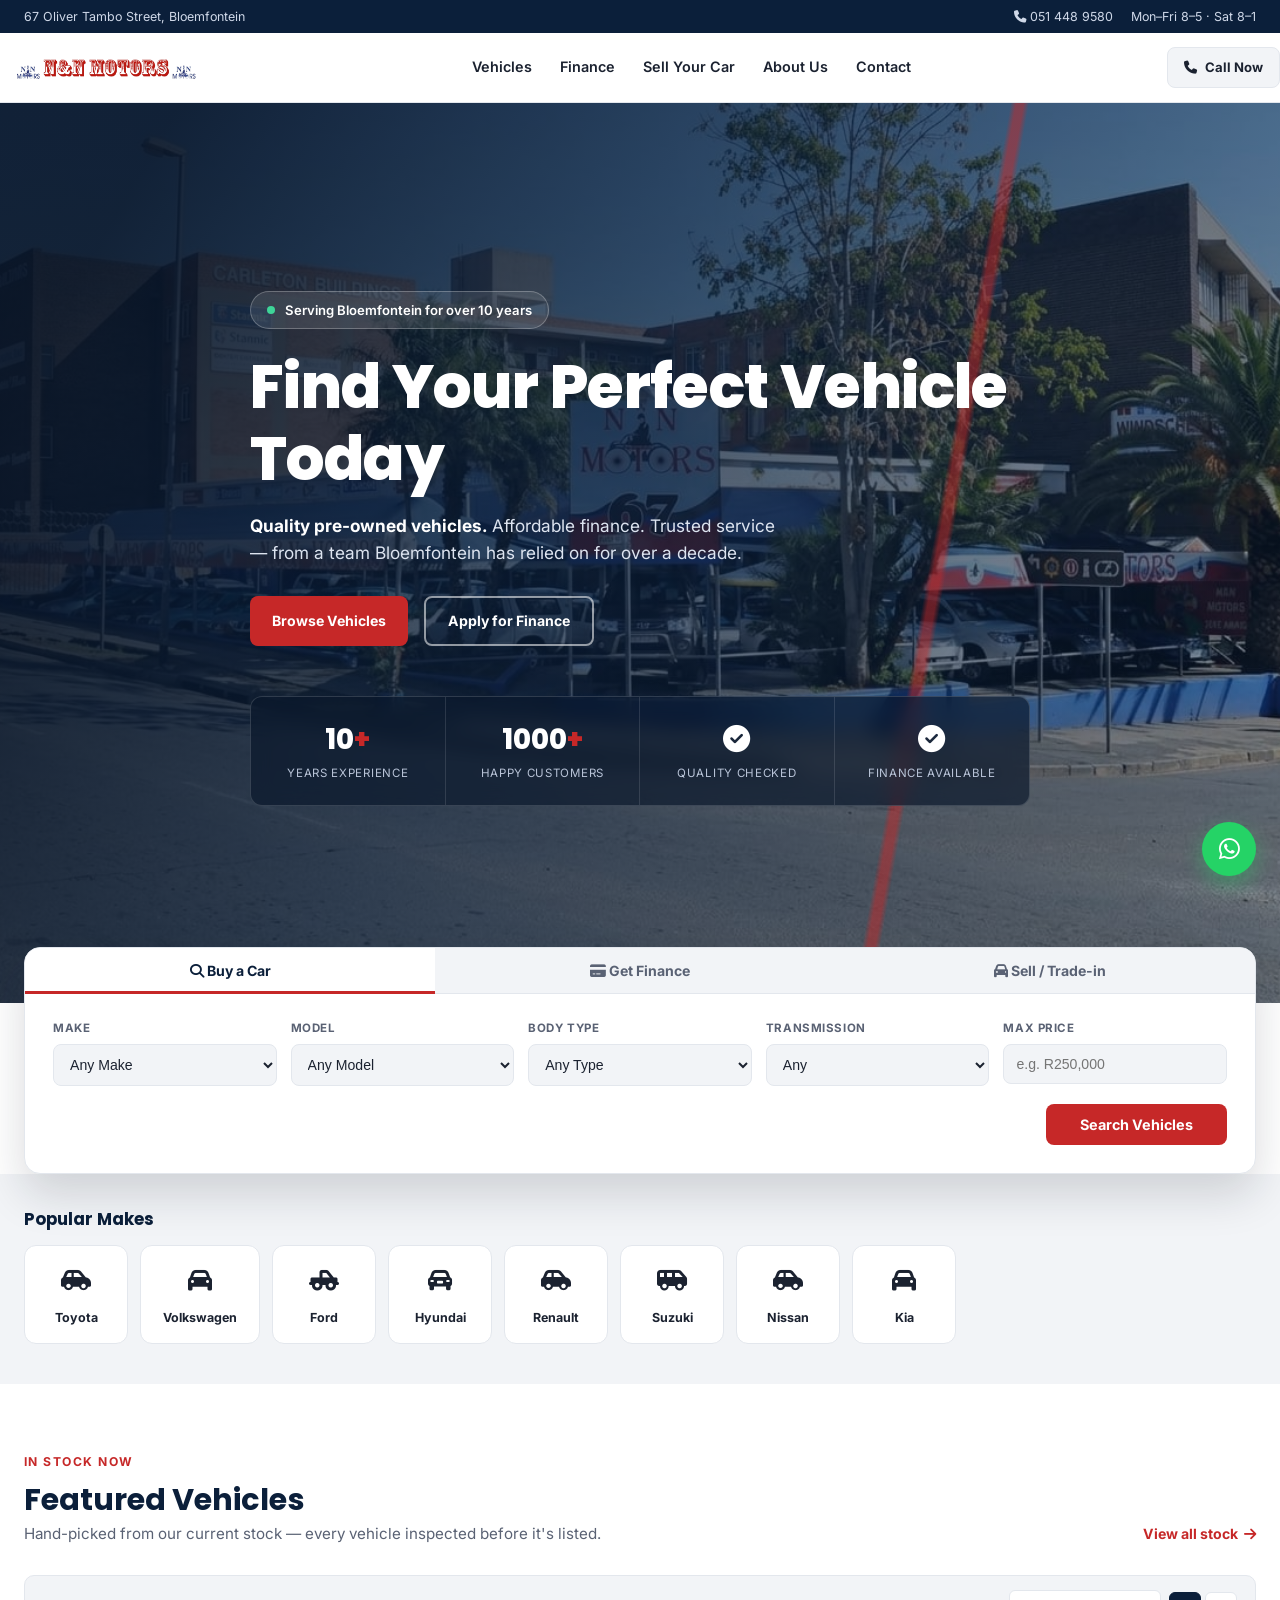
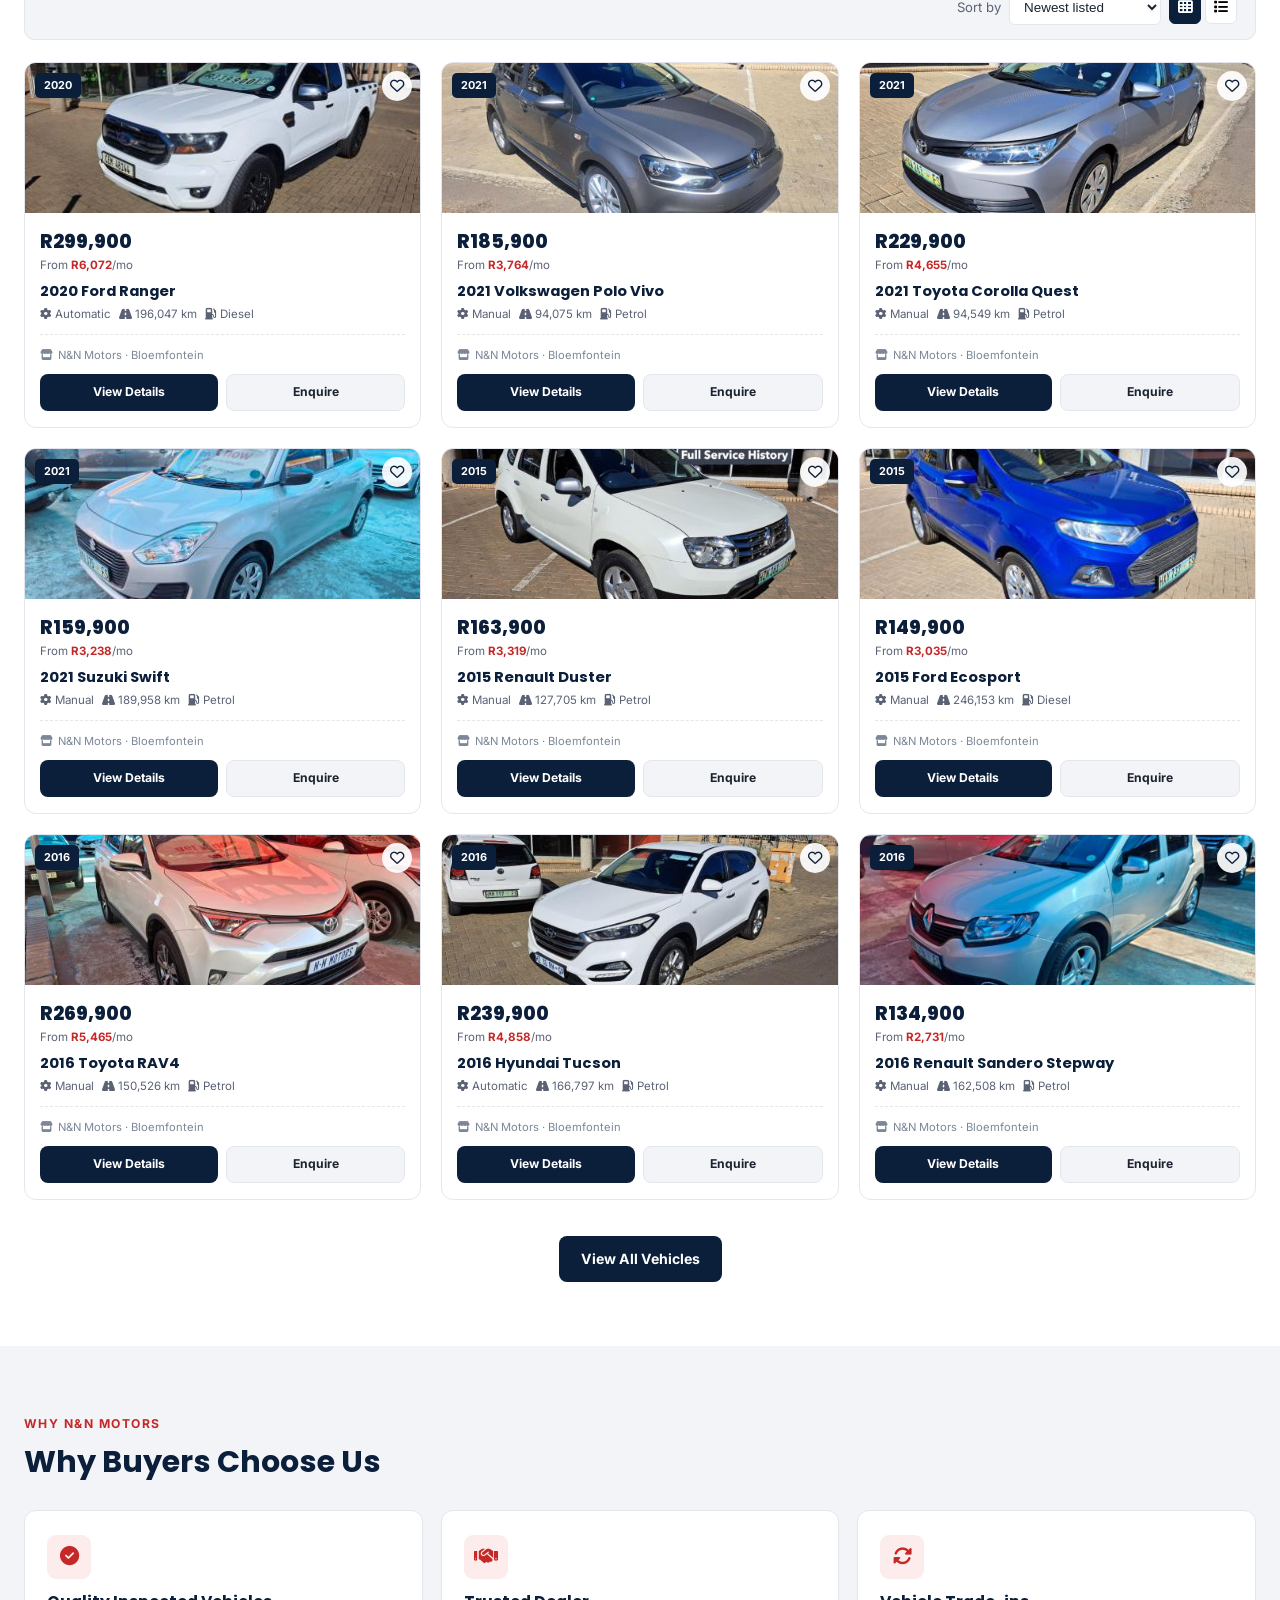
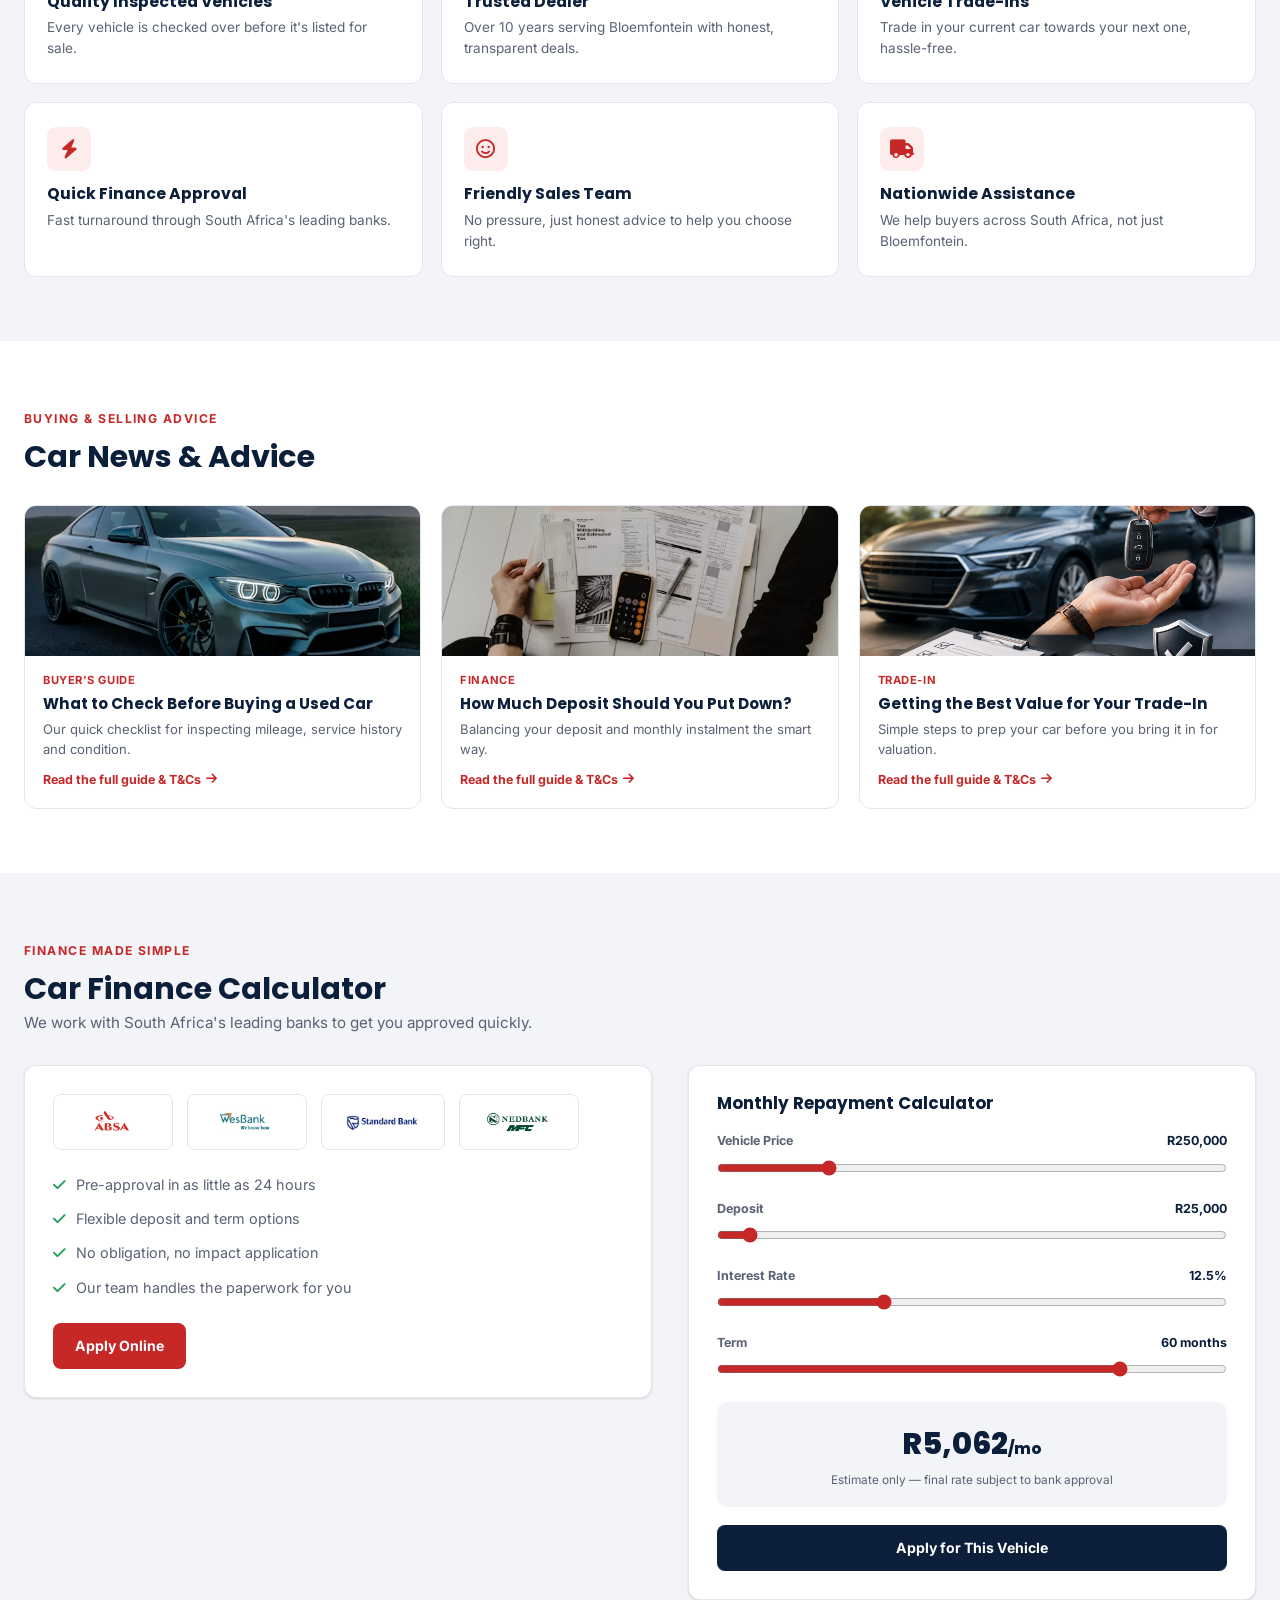
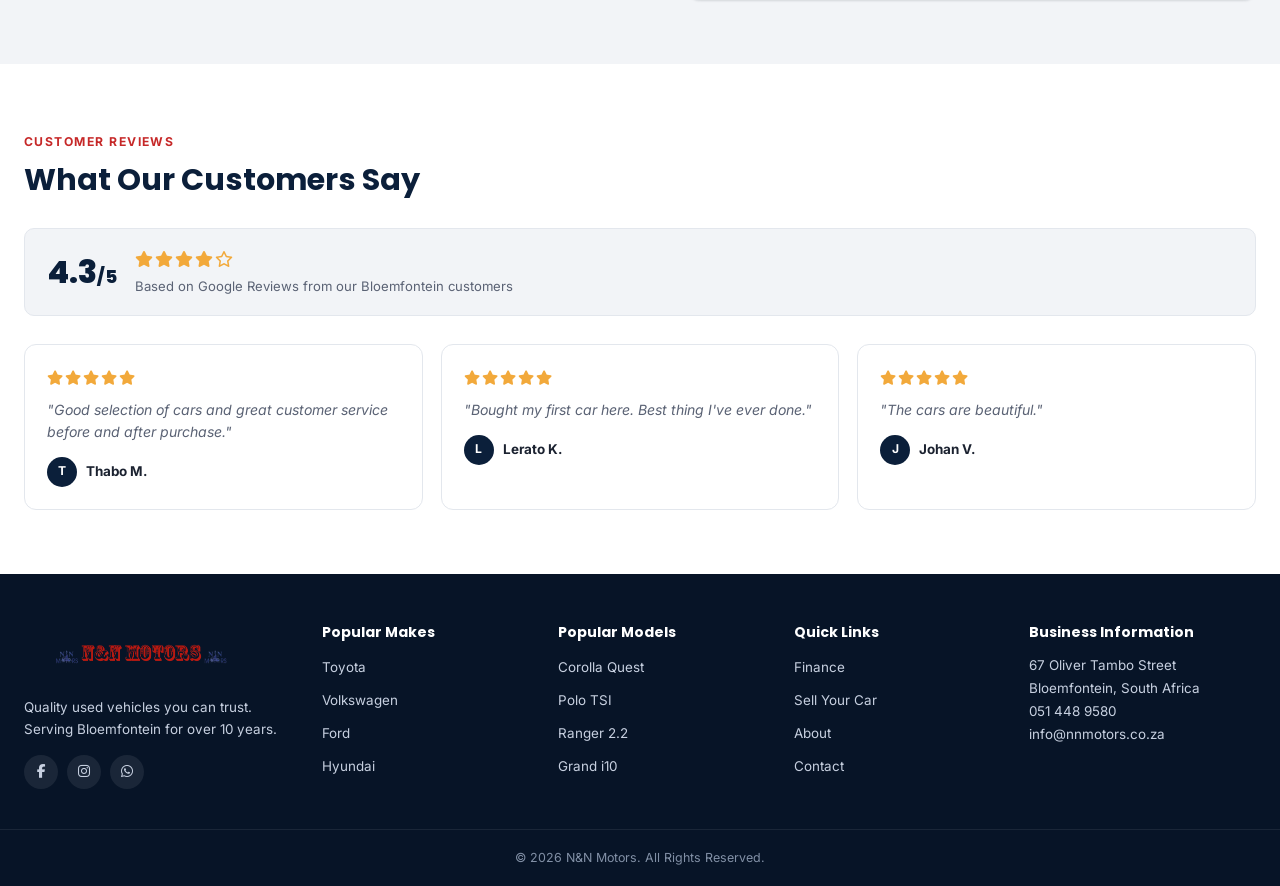
==== index.html @ d32dec4b "first commit" ====
<!DOCTYPE html>
<html lang="en">

<head>
  <meta charset="UTF-8">
  <meta name="viewport" content="width=device-width, initial-scale=1.0">
  <title>N&N Motors Bloemfontein | Quality Used Vehicles You Can Trust</title>
  <meta name="description"
    content="N&N Motors Bloemfontein — search quality pre-owned vehicles, get pre-approved finance and sell your car. Trusted in Bloemfontein for over 10 years.">
  <link rel="preconnect" href="https://fonts.googleapis.com">
  <link rel="preconnect" href="https://fonts.gstatic.com" crossorigin>
  <link
    href="https://fonts.googleapis.com/css2?family=Poppins:wght@600;700;800&family=Inter:wght@400;500;600;700&display=swap"
    rel="stylesheet">
  <link rel="stylesheet" href="https://cdnjs.cloudflare.com/ajax/libs/font-awesome/6.5.1/css/all.min.css">
  <link rel="stylesheet" href="assets/css/style.css">
</head>

<body>

  <header id="site-nav">
    <div class="nav-top">
      <div class="container">
        <span>67 Oliver Tambo Street, Bloemfontein</span>
        <div class="nt-right">
          <a href="tel:0514489580"><i class="fa-solid fa-phone"></i> 051 448 9580</a>
          <a href="contact.html">Mon–Fri 8–5 · Sat 8–1</a>
        </div>
      </div>
    </div>
    <div class="container nav-inner">
      <a href="#home" class="logo"><img src="assets/images/logo.png" alt="N&N Motors logo"></a>
      <nav class="main-menu">
        <a href="vehicles.html">Vehicles</a>
        <a href="#finance">Finance</a>
        <a href="sell.html">Sell Your Car</a>
        <a href="about.html">About Us</a>
        <a href="contact.html">Contact</a>
      </nav>
      <div class="nav-actions">
        <a href="tel:0514489580" class="btn btn-ghost btn-sm"><i class="fa-solid fa-phone"></i> Call Now</a>
        <button class="hamburger" id="hamburgerBtn" aria-label="Open menu"><i class="fa-solid fa-bars"></i></button>
      </div>
    </div>
  </header>

  <div class="mm-overlay" id="mmOverlay"></div>
  <div class="mobile-menu" id="mobileMenu">
    <div class="mm-header">
      <button class="close-mm" id="closeMm" aria-label="Close menu"><i class="fa-solid fa-xmark"></i></button>
      <img src="assets/images/logo.png" alt="N&N Motors" class="mm-logo">
      <span class="mm-spacer"></span>
    </div>
    <nav class="mm-nav-list">
    <a href="vehicles.html"><i class="fa-solid fa-car"></i> Vehicles</a>
    <a href="#finance"><i class="fa-solid fa-credit-card"></i> Finance</a>
    <a href="sell.html"><i class="fa-solid fa-hand-holding-dollar"></i> Sell Your Car</a>
    <a href="about.html"><i class="fa-solid fa-circle-info"></i> About Us</a>
    <a href="contact.html"><i class="fa-solid fa-envelope"></i> Contact</a>
    </nav>
    <div class="mm-cta">
      <a href="tel:0514489580" class="btn btn-primary btn-block"><i class="fa-solid fa-phone"></i> Call Now</a>
    </div>
  </div>

  <!-- HERO -->
  <section class="hero" id="home">
    <div class="container hero-inner">
      <div class="hero-tag reveal visible"><span class="dot"></span> Serving Bloemfontein for over 10 years</div>
      <h1 class="reveal visible">Find Your Perfect Vehicle Today</h1>
      <p class="sub reveal visible"><strong>Quality pre-owned vehicles.</strong> Affordable finance. Trusted service —
        from a team Bloemfontein has relied on for over a decade.</p>
      <div class="hero-cta reveal visible">
        <a href="vehicles.html" class="btn btn-primary">Browse Vehicles</a>
        <a href="#finance" class="btn btn-outline"
          style="background:transparent;color:#fff;border:2px solid rgba(255,255,255,.55);">Apply for Finance</a>
      </div>
      <div class="hero-stats reveal visible">
        <div class="stat">
          <div class="num" data-count="10" data-suffix="+">0</div>
          <div class="label">Years Experience</div>
        </div>
        <div class="stat">
          <div class="num" data-count="1000" data-suffix="+">0</div>
          <div class="label">Happy Customers</div>
        </div>
        <div class="stat">
          <div class="num"><i class="fa-solid fa-circle-check"></i></div>
          <div class="label">Quality Checked</div>
        </div>
        <div class="stat">
          <div class="num"><i class="fa-solid fa-circle-check"></i></div>
          <div class="label">Finance Available</div>
        </div>
      </div>
    </div>
  </section>

  <!-- SEARCH DOCK (floats over hero) -->
  <div class="container search-wrap">
    <div class="search-dock reveal visible">
      <div class="dock-tabs">
        <button class="dock-tab active" data-tab="buy"><i class="fa-solid fa-magnifying-glass"></i> Buy a Car</button>
        <button class="dock-tab" data-tab="finance"><i class="fa-solid fa-credit-card"></i> Get Finance</button>
        <button class="dock-tab" data-tab="sell"><i class="fa-solid fa-car"></i> Sell / Trade-in</button>
      </div>
      <div class="dock-panel active" data-panel="buy">
        <form class="search-grid" id="heroSearchForm">
          <div class="field"><label>Make</label><select id="heroMake">
              <option value="">Any Make</option>
            </select></div>
          <div class="field"><label>Model</label><select id="heroModel">
              <option value="">Any Model</option>
            </select></div>
          <div class="field"><label>Body Type</label><select id="heroBodyType">
              <option value="">Any Type</option>
              <option>Sedan</option>
              <option>Hatchback</option>
              <option>SUV</option>
              <option>Bakkie</option>
            </select></div>
          <div class="field"><label>Transmission</label><select id="heroTrans">
              <option value="">Any</option>
              <option>Manual</option>
              <option>Automatic</option>
            </select></div>
          <div class="field"><label>Max Price</label><input type="text" id="heroMaxPrice" placeholder="e.g. R250,000"></div>
          <div class="search-actions"><button class="search-btn" type="submit">Search Vehicles</button></div>
        </form>
      </div>
      <div class="dock-panel" data-panel="finance">
        <div class="sell-panel-copy">
          <p>Get pre-approved through ABSA, WesBank, Standard Bank or Nedbank MFC — often within 24 hours, no
            obligation.</p>
          <a href="#finance" class="btn btn-primary">Go to Finance Calculator</a>
        </div>
      </div>
      <div class="dock-panel" data-panel="sell">
        <div class="sell-panel-copy">
          <p>Trade in or sell your current vehicle — get a fair, no-obligation valuation, often the same day.</p>
          <a href="sell.html" class="btn btn-primary">Sell Your Car</a>
        </div>
      </div>
    </div>
  </div>

  <!-- POPULAR MAKES -->
  <div class="makes-strip">
    <div class="container">
      <div class="section-head" style="margin-bottom:16px;">
        <h2 style="font-size:1.05rem;">Popular Makes</h2>
      </div>
      <div class="makes-row">
        <a class="make-chip" href="vehicles.html?make=Toyota"><span class="ic"><i class="fa-solid fa-car-side"></i></span><span
            class="nm">Toyota</span></a>
        <a class="make-chip" href="vehicles.html?make=Volkswagen"><span class="ic"><i class="fa-solid fa-car"></i></span><span
            class="nm">Volkswagen</span></a>
        <a class="make-chip" href="vehicles.html?make=Ford"><span class="ic"><i class="fa-solid fa-truck-pickup"></i></span><span class="nm">Ford</span></a>
        <a class="make-chip" href="vehicles.html?make=Hyundai"><span class="ic"><i class="fa-solid fa-car-rear"></i></span><span
            class="nm">Hyundai</span></a>
        <a class="make-chip" href="vehicles.html?make=Renault"><span class="ic"><i class="fa-solid fa-car-side"></i></span><span
            class="nm">Renault</span></a>
        <a class="make-chip" href="vehicles.html?make=Suzuki"><span class="ic"><i class="fa-solid fa-van-shuttle"></i></span><span
            class="nm">Suzuki</span></a>
        <a class="make-chip" href="vehicles.html?make=Nissan"><span class="ic"><i class="fa-solid fa-car-side"></i></span><span
            class="nm">Nissan</span></a>
        <a class="make-chip" href="vehicles.html?make=Kia"><span class="ic"><i class="fa-solid fa-car"></i></span><span class="nm">Kia</span></a>
      </div>
    </div>
  </div>

  <!-- FEATURED VEHICLES -->
  <section class="section" id="vehicles">
    <div class="container">
      <div class="section-head reveal">
        <div>
          <div class="eyebrow">In stock now</div>
          <h2>Featured Vehicles</h2>
          <p>Hand-picked from our current stock — every vehicle inspected before it's listed.</p>
        </div>
        <a href="vehicles.html" class="link-more">View all stock <i class="fa-solid fa-arrow-right"></i></a>
      </div>
      <div class="toolbar reveal" style="justify-content:flex-end;">
        <div class="sort">
          <label style="color:var(--text-soft); font-size:.82rem;">Sort by</label>
          <select id="sortSelect">
            <option value="newest">Newest listed</option>
            <option value="price-asc">Price: Low to High</option>
            <option value="price-desc">Price: High to Low</option>
            <option value="mileage-asc">Lowest Mileage</option>
          </select>
          <div class="view-toggle"><button class="active" id="viewGridBtn" aria-label="Grid view"><i class="fa-solid fa-table-cells"></i></button><button
              id="viewListBtn" aria-label="List view"><i class="fa-solid fa-list"></i></button></div>
        </div>
      </div>
      <div class="vehicle-grid stagger" id="vehicleGrid"></div>
      <div class="view-more-wrap reveal"><a href="vehicles.html" class="btn btn-navy">View All Vehicles</a></div>
    </div>
  </section>

  <!-- WHY CHOOSE US -->
  <section class="section" style="background:var(--surface);">
    <div class="container">
      <div class="section-head reveal">
        <div>
          <div class="eyebrow">Why N&amp;N Motors</div>
          <h2>Why Buyers Choose Us</h2>
        </div>
      </div>
      <div class="why-grid stagger">
        <div class="why-card reveal" style="--i:0">
          <div class="ic"><i class="fa-solid fa-circle-check"></i></div>
          <h3>Quality Inspected Vehicles</h3>
          <p>Every vehicle is checked over before it's listed for sale.</p>
        </div>
        <div class="why-card reveal" style="--i:1">
          <div class="ic"><i class="fa-solid fa-handshake"></i></div>
          <h3>Trusted Dealer</h3>
          <p>Over 10 years serving Bloemfontein with honest, transparent deals.</p>
        </div>
        <div class="why-card reveal" style="--i:2">
          <div class="ic"><i class="fa-solid fa-rotate"></i></div>
          <h3>Vehicle Trade-ins</h3>
          <p>Trade in your current car towards your next one, hassle-free.</p>
        </div>
        <div class="why-card reveal" style="--i:3">
          <div class="ic"><i class="fa-solid fa-bolt"></i></div>
          <h3>Quick Finance Approval</h3>
          <p>Fast turnaround through South Africa's leading banks.</p>
        </div>
        <div class="why-card reveal" style="--i:4">
          <div class="ic"><i class="fa-regular fa-face-smile"></i></div>
          <h3>Friendly Sales Team</h3>
          <p>No pressure, just honest advice to help you choose right.</p>
        </div>
        <div class="why-card reveal" style="--i:5">
          <div class="ic"><i class="fa-solid fa-truck"></i></div>
          <h3>Nationwide Assistance</h3>
          <p>We help buyers across South Africa, not just Bloemfontein.</p>
        </div>
      </div>
    </div>
  </section>

  <!-- BUYING ADVICE / NEWS -->
  <section class="section">
    <div class="container">
      <div class="section-head reveal">
        <div>
          <div class="eyebrow">Buying &amp; selling advice</div>
          <h2>Car News &amp; Advice</h2>
        </div>
      </div>
      <div class="news-grid stagger">
        <div class="news-card reveal" style="--i:0" onclick="openInfoModal('buyers-guide')" role="button" tabindex="0"
          onkeydown="if(event.key==='Enter') openInfoModal('buyers-guide')">
          <div class="img-wrap"><img
              src="assets/images/Buyer's Guide.png"
              alt="Buyer's guide"></div>
          <div class="body">
            <div class="cat">Buyer's Guide</div>
            <h4>What to Check Before Buying a Used Car</h4>
            <p>Our quick checklist for inspecting mileage, service history and condition.</p>
            <span class="read-more">Read the full guide &amp; T&amp;Cs <i class="fa-solid fa-arrow-right"></i></span>
          </div>
        </div>
        <div class="news-card reveal" style="--i:1" onclick="openInfoModal('finance')" role="button" tabindex="0"
          onkeydown="if(event.key==='Enter') openInfoModal('finance')">
          <div class="img-wrap"><img
              src="assets/images/Finance.jpg"
              alt="Finance tips"></div>
          <div class="body">
            <div class="cat">Finance</div>
            <h4>How Much Deposit Should You Put Down?</h4>
            <p>Balancing your deposit and monthly instalment the smart way.</p>
            <span class="read-more">Read the full guide &amp; T&amp;Cs <i class="fa-solid fa-arrow-right"></i></span>
          </div>
        </div>
        <div class="news-card reveal" style="--i:2" onclick="openInfoModal('trade-in')" role="button" tabindex="0"
          onkeydown="if(event.key==='Enter') openInfoModal('trade-in')">
          <div class="img-wrap"><img
              src="assets/images/Trade-In.png"
              alt="Trade-in advice"></div>
          <div class="body">
            <div class="cat">Trade-In</div>
            <h4>Getting the Best Value for Your Trade-In</h4>
            <p>Simple steps to prep your car before you bring it in for valuation.</p>
            <span class="read-more">Read the full guide &amp; T&amp;Cs <i class="fa-solid fa-arrow-right"></i></span>
          </div>
        </div>
      </div>
    </div>
  </section>

  <!-- FINANCE -->
  <section class="section" id="finance" style="background:var(--surface);">
    <div class="container">
      <div class="section-head reveal">
        <div>
          <div class="eyebrow">Finance made simple</div>
          <h2>Car Finance Calculator</h2>
          <p>We work with South Africa's leading banks to get you approved quickly.</p>
        </div>
      </div>
      <div class="finance-layout">
        <div class="finance-card reveal">
          <div class="bank-row">
            <div class="bank-chip"><img src="assets/images/banks/absa.png" alt="ABSA"></div>
            <div class="bank-chip"><img src="assets/images/banks/wesbank.png" alt="WesBank"></div>
            <div class="bank-chip"><img src="assets/images/banks/standard-bank.png" alt="Standard Bank"></div>
            <div class="bank-chip"><img src="assets/images/banks/nedbank-mfc.png" alt="Nedbank MFC"></div>
          </div>
          <ul class="finance-points">
            <li><span class="chk"><i class="fa-solid fa-check"></i></span> Pre-approval in as little as 24 hours</li>
            <li><span class="chk"><i class="fa-solid fa-check"></i></span> Flexible deposit and term options</li>
            <li><span class="chk"><i class="fa-solid fa-check"></i></span> No obligation, no impact application</li>
            <li><span class="chk"><i class="fa-solid fa-check"></i></span> Our team handles the paperwork for you</li>
          </ul>
          <a href="#" class="btn btn-primary">Apply Online</a>
        </div>
        <div class="finance-card reveal">
          <h3 style="font-family:'Poppins',sans-serif; margin-bottom:18px; font-size:1.05rem;">Monthly Repayment
            Calculator</h3>
          <div class="calc-field"><label>Vehicle Price <b id="priceOut">R250,000</b></label><input type="range"
              id="calcPrice" min="50000" max="1000000" step="5000" value="250000"></div>
          <div class="calc-field"><label>Deposit <b id="depositOut">R25,000</b></label><input type="range"
              id="calcDeposit" min="0" max="500000" step="5000" value="25000"></div>
          <div class="calc-field"><label>Interest Rate <b id="rateOut">12.5%</b></label><input type="range"
              id="calcRate" min="8" max="22" step="0.5" value="12.5"></div>
          <div class="calc-field"><label>Term <b id="termOut">60 months</b></label><input type="range" id="calcTerm"
              min="12" max="72" step="6" value="60"></div>
          <div class="calc-result">
            <div class="amount" id="calcResult">R4,980<span style="font-size:.95rem;">/mo</span></div>
            <div class="note">Estimate only — final rate subject to bank approval</div>
          </div>
          <a href="#" class="btn btn-navy btn-block">Apply for This Vehicle</a>
        </div>
      </div>
    </div>
  </section>

  <!-- REVIEWS -->
  <section class="section">
    <div class="container">
      <div class="section-head reveal">
        <div>
          <div class="eyebrow">Customer reviews</div>
          <h2>What Our Customers Say</h2>
        </div>
      </div>
      <div class="rating-banner reveal">
        <div class="score">4.3<span style="font-size:1.1rem;">/5</span></div>
        <div>
          <div class="stars"><i class="fa-solid fa-star"></i><i class="fa-solid fa-star"></i><i class="fa-solid fa-star"></i><i class="fa-solid fa-star"></i><i class="fa-regular fa-star"></i></div>
          <div style="font-size:.82rem; color:var(--text-soft); margin-top:4px;">Based on Google Reviews from our
            Bloemfontein customers</div>
        </div>
      </div>
      <div class="review-grid stagger">
        <div class="review-card reveal" style="--i:0">
          <div class="stars"><i class="fa-solid fa-star"></i><i class="fa-solid fa-star"></i><i class="fa-solid fa-star"></i><i class="fa-solid fa-star"></i><i class="fa-solid fa-star"></i></div>
          <p>"Good selection of cars and great customer service before and after purchase."</p>
          <div class="who">
            <div class="av">T</div> Thabo M.
          </div>
        </div>
        <div class="review-card reveal" style="--i:1">
          <div class="stars"><i class="fa-solid fa-star"></i><i class="fa-solid fa-star"></i><i class="fa-solid fa-star"></i><i class="fa-solid fa-star"></i><i class="fa-solid fa-star"></i></div>
          <p>"Bought my first car here. Best thing I've ever done."</p>
          <div class="who">
            <div class="av">L</div> Lerato K.
          </div>
        </div>
        <div class="review-card reveal" style="--i:2">
          <div class="stars"><i class="fa-solid fa-star"></i><i class="fa-solid fa-star"></i><i class="fa-solid fa-star"></i><i class="fa-solid fa-star"></i><i class="fa-solid fa-star"></i></div>
          <p>"The cars are beautiful."</p>
          <div class="who">
            <div class="av">J</div> Johan V.
          </div>
        </div>
      </div>
    </div>
  </section>

  <!-- FOOTER -->
  <footer>
    <div class="container footer-grid">
      <div>
        <div class="logo"
          style="margin-bottom:14px; padding:10px 16px; border-radius:8px; display:inline-flex; width:fit-content;">
          <img src="assets/images/logo.png" alt="N&N Motors logo" style="height:38px;">
        </div>
        <p>Quality used vehicles you can trust. Serving Bloemfontein for over 10 years.</p>
        <div class="footer-social"><a href="#" aria-label="Facebook"><i class="fa-brands fa-facebook-f"></i></a><a href="#" aria-label="Instagram"><i class="fa-brands fa-instagram"></i></a><a
            href="https://wa.me/27824990717" aria-label="WhatsApp"><i class="fa-brands fa-whatsapp"></i></a></div>
      </div>
      <div>
        <h4>Popular Makes</h4>
        <ul>
          <li><a href="vehicles.html">Toyota</a></li>
          <li><a href="vehicles.html">Volkswagen</a></li>
          <li><a href="vehicles.html">Ford</a></li>
          <li><a href="vehicles.html">Hyundai</a></li>
        </ul>
      </div>
      <div>
        <h4>Popular Models</h4>
        <ul>
          <li><a href="vehicles.html">Corolla Quest</a></li>
          <li><a href="vehicles.html">Polo TSI</a></li>
          <li><a href="vehicles.html">Ranger 2.2</a></li>
          <li><a href="vehicles.html">Grand i10</a></li>
        </ul>
      </div>
      <div>
        <h4>Quick Links</h4>
        <ul>
          <li><a href="#finance">Finance</a></li>
          <li><a href="sell.html">Sell Your Car</a></li>
          <li><a href="about.html">About</a></li>
          <li><a href="contact.html">Contact</a></li>
        </ul>
      </div>
      <div>
        <h4>Business Information</h4>
        <p>67 Oliver Tambo Street<br>Bloemfontein, South Africa<br>051 448 9580<br>info@nnmotors.co.za</p>
      </div>
    </div>
    <div class="footer-bottom">© 2026 N&amp;N Motors. All Rights Reserved.</div>
  </footer>

  <a href="https://wa.me/27824990717" class="whatsapp-float" aria-label="Chat on WhatsApp" target="_blank"><i class="fa-brands fa-whatsapp"></i></a>
  <div class="sticky-cta-mobile">
    <a href="tel:0514489580" class="btn btn-outline btn-block"><i class="fa-solid fa-phone"></i> Call Now</a>
    <a href="#finance" class="btn btn-primary btn-block">Get Finance</a>
  </div>
  <div class="toast" id="toast"></div>

  <script src="assets/js/script.js"></script>
  <script src="assets/js/vehicles-data.js"></script>
  <script>
    setupHeroSearch('heroSearchForm', VEHICLES);
    setupFeaturedSort('vehicleGrid', VEHICLES.slice(0, 9));
  </script>
</body>

</html>
---- assets/css/style.css ----
:root{
    --navy:#0B1F3A;
    --navy-deep:#071427;
    --navy-soft:#132a4d;
    --white:#FFFFFF;
    --red:#C62828;
    --red-dark:#921E1E;
    --red-tint:#FDECEC;
    --gray-bg:#F2F4F7;
    --gray-line:#E3E7ED;
    --gray-mid:#7C8798;
    --gray-dark:#2C313A;
    --text:#1B2230;
    --text-soft:#5A6274;
    --radius:12px;
    --shadow-sm:0 1px 3px rgba(16,24,40,.08), 0 1px 2px rgba(16,24,40,.06);
    --shadow-md:0 8px 20px rgba(16,24,40,.10);
    --shadow-lg:0 20px 45px rgba(16,24,40,.16);
    --ease:cubic-bezier(.22,.9,.25,1);
    --bg:#FFFFFF;
    --surface:var(--gray-bg);
    --card-bg:#FFFFFF;
    --border:var(--gray-line);
    --heading-color:var(--navy);
  }
  *{box-sizing:border-box; margin:0; padding:0;}
  html{scroll-behavior:smooth;}
  body{font-family:'Inter',sans-serif; background:var(--bg); color:var(--text); line-height:1.55; transition:background .3s, color .3s;}
  h1,h2,h3,h4{font-family:'Poppins',sans-serif; color:var(--heading-color); line-height:1.18;}
  a{text-decoration:none; color:inherit;}
  ul{list-style:none;}
  img{max-width:100%; display:block;}
  button{font-family:inherit; cursor:pointer; border:none;}
  .container{max-width:1280px; margin:0 auto; padding:0 24px;}
  .eyebrow{display:inline-flex; align-items:center; gap:8px; font-weight:700; font-size:.76rem; letter-spacing:.12em; text-transform:uppercase; color:var(--red); margin-bottom:10px;}
  .section{padding:64px 0;}
  .section-head{display:flex; align-items:flex-end; justify-content:space-between; gap:20px; margin-bottom:30px; flex-wrap:wrap;}
  .section-head h2{font-size:clamp(1.4rem,2.6vw,1.9rem); font-weight:700;}
  .section-head p{color:var(--text-soft); font-size:.95rem; margin-top:4px;}
  .link-more{font-weight:700; font-size:.88rem; color:var(--red); display:inline-flex; align-items:center; gap:6px; white-space:nowrap;}
  .link-more:hover{text-decoration:underline;}

  .btn{display:inline-flex; align-items:center; justify-content:center; gap:8px; padding:12px 22px; border-radius:8px; font-weight:700; font-size:.88rem; transition:transform .2s var(--ease), box-shadow .2s var(--ease), background .2s, color .2s;}
  .btn-primary{background:var(--red); color:#fff;}
  .btn-primary:hover{background:var(--red-dark); box-shadow:0 8px 18px rgba(198,40,40,.35); transform:translateY(-1px);}
  .btn-navy{background:var(--navy); color:#fff;}
  .btn-navy:hover{background:var(--navy-soft); transform:translateY(-1px); box-shadow:var(--shadow-md);}
  .btn-outline{background:#fff; color:var(--navy); border:1.5px solid var(--border);}
  .btn-outline:hover{border-color:var(--navy);}
  .btn-ghost{background:var(--surface); color:var(--text); border:1px solid var(--border);}
  .btn-ghost:hover{background:var(--border);}
  .btn-sm{padding:9px 16px; font-size:.82rem;}
  .btn-block{width:100%;}

  /* NAV */
  header#site-nav{position:sticky; top:0; z-index:1000; background:#fff; border-bottom:1px solid var(--border); transition:box-shadow .25s;}
  header#site-nav.scrolled{box-shadow:0 4px 14px rgba(16,24,40,.08);}
  .nav-top{background:var(--navy); color:#cfd8e8; font-size:.78rem;}
  .nav-top .container{display:flex; justify-content:space-between; align-items:center; padding:7px 24px;}
  .nav-top a{color:#cfd8e8;}
  .nav-top .nt-right{display:flex; gap:18px;}
  .nav-inner{display:flex; align-items:center; justify-content:space-between; gap:24px; padding:14px 0;}
  .logo{display:flex; align-items:center; gap:10px;}
  .logo img{height:40px; width:auto; display:block;}
  .logo .loc{font-family:'Inter',sans-serif; font-weight:600; font-size:.68rem; letter-spacing:.12em; color:var(--text-soft); text-transform:uppercase;}
  nav.main-menu{display:flex; gap:28px;}
  nav.main-menu a{color:var(--text); font-weight:600; font-size:.9rem; position:relative; padding:4px 0;}
  nav.main-menu a::after{content:""; position:absolute; left:0; bottom:-2px; width:0; height:2px; background:var(--red); transition:width .2s;}
  nav.main-menu a:hover::after{width:100%;}
  .nav-actions{display:flex; align-items:center; gap:10px;}
  .hamburger{display:none; width:38px; height:38px; border-radius:8px; background:var(--surface); color:var(--text); align-items:center; justify-content:center; font-size:1.2rem;}
  .mobile-menu{position:fixed; top:0; left:0; height:100vh; width:88%; max-width:400px; background:#fff; z-index:1100; display:flex; flex-direction:column; transform:translateX(-100%); visibility:hidden; transition:transform .3s var(--ease), visibility 0s linear .3s; box-shadow:8px 0 30px rgba(0,0,0,.2); overflow-y:auto;}
  .mobile-menu.open{transform:translateX(0); visibility:visible; transition:transform .3s var(--ease), visibility 0s linear 0s;}
  .mm-header{display:flex; align-items:center; justify-content:space-between; padding:18px 18px; border-bottom:1px solid var(--border); flex-shrink:0;}
  .mm-header .mm-logo{height:30px; width:auto;}
  .mm-header .mm-spacer{width:36px; flex-shrink:0;}
  .mobile-menu .close-mm{font-size:1.2rem; background:var(--surface); color:var(--text); width:36px; height:36px; border-radius:8px; display:flex; align-items:center; justify-content:center; flex-shrink:0;}
  .mm-nav-list{display:flex; flex-direction:column; padding:6px 0;}
  .mm-nav-list a{display:flex; align-items:center; gap:16px; padding:17px 22px; font-size:1rem; font-weight:700; color:var(--navy); border-bottom:1px solid var(--gray-line); transition:background .15s;}
  .mm-nav-list a:hover, .mm-nav-list a:active{background:var(--surface);}
  .mm-nav-list a i{width:20px; text-align:center; color:var(--red); font-size:1.05rem;}
  .mm-cta{padding:20px 22px; margin-top:auto; border-top:1px solid var(--border);}
  .mm-overlay{display:none; position:fixed; inset:0; background:rgba(3,9,20,.5); z-index:1050;}
  .mm-overlay.open{display:block;}

  /* HERO — full-bleed lifestyle hero */
  .hero{
    position:relative; height:100vh; min-height:600px; display:flex; align-items:center;
    background:
      linear-gradient(120deg, rgba(7,20,39,.92) 10%, rgba(11,31,58,.75) 45%, rgba(11,31,58,.4) 100%),
      url('../images/hero.jpg') center/cover no-repeat;
    color:#fff; overflow:hidden;
  }
  .hero::before{
    content:""; position:absolute; right:-10%; top:0; bottom:0; width:60%;
    background:linear-gradient(100deg, transparent 40%, var(--red) 40.6%, var(--red) 41.4%, transparent 42%);
    opacity:.5; pointer-events:none;
  }
  .hero-inner{position:relative; z-index:2; padding-top:56px; padding-bottom:64px;}
  .hero-tag{display:inline-flex; align-items:center; gap:10px; background:rgba(255,255,255,.1); border:1px solid rgba(255,255,255,.25); padding:8px 16px; border-radius:30px; font-size:.82rem; font-weight:600; margin-bottom:22px;}
  .hero-tag span.dot{width:8px; height:8px; border-radius:50%; background:#3ED598;}
  .hero-inner h1{font-size:clamp(2.2rem,5vw,3.8rem); font-weight:800; max-width:780px; margin-bottom:18px; letter-spacing:-.01em; color:#fff;}
  .hero-inner p.sub{font-size:1.08rem; max-width:540px; color:#DDE4F0; margin-bottom:30px;}
  .hero-inner p.sub strong{color:#fff;}
  .hero-cta{display:flex; gap:16px; flex-wrap:wrap; margin-bottom:50px;}
  .hero-stats{display:grid; grid-template-columns:repeat(4,1fr); background:rgba(9,22,42,.65); border:1px solid rgba(255,255,255,.15); border-radius:var(--radius); backdrop-filter:blur(10px); max-width:820px; overflow:hidden;}
  .hero-stats .stat{padding:22px 16px; text-align:center; border-right:1px solid rgba(255,255,255,.12);}
  .hero-stats .stat:last-child{border-right:none;}
  .hero-stats .stat .num{font-family:'Poppins',sans-serif; font-weight:800; font-size:1.7rem; color:#fff;}
  .hero-stats .stat .num span.suffix{color:var(--red);}
  .hero-stats .stat .label{font-size:.72rem; color:#B9C4D8; text-transform:uppercase; letter-spacing:.06em; margin-top:4px;}

  /* Search dock — floats over the hero's bottom edge */
  .search-wrap{margin-top:-56px; position:relative; z-index:5;}
  .search-dock{background:#fff; border-radius:16px; box-shadow:var(--shadow-lg); border:1px solid var(--border); overflow:hidden;}
  .dock-tabs{display:flex; background:var(--surface); border-bottom:1px solid var(--border);}
  .dock-tab{flex:1; padding:14px 18px; text-align:center; font-weight:700; font-size:.88rem; color:var(--text-soft); background:transparent; position:relative;}
  .dock-tab.active{color:var(--navy); background:#fff;}
  .dock-tab.active::after{content:""; position:absolute; left:0; right:0; bottom:-1px; height:3px; background:var(--red);}
  .dock-panel{display:none; padding:26px 28px 28px;}
  .dock-panel.active{display:block;}
  .search-grid{display:grid; grid-template-columns:repeat(5,1fr); gap:14px;}
  .field label{display:block; font-size:.72rem; font-weight:700; text-transform:uppercase; letter-spacing:.05em; color:var(--text-soft); margin-bottom:6px;}
  .field select, .field input{width:100%; padding:11px 12px; border:1px solid var(--border); border-radius:8px; font-size:.88rem; background:var(--surface); color:var(--text);}
  .field select:focus, .field input:focus{outline:none; border-color:var(--red); box-shadow:0 0 0 3px var(--red-tint);}
  .search-actions{grid-column:1/-1; display:flex; justify-content:flex-end; margin-top:4px;}
  .search-btn{background:var(--red); color:#fff; padding:12px 34px; border-radius:8px; font-weight:700; font-size:.9rem; transition:background .2s, transform .2s;}
  .search-btn:hover{background:var(--red-dark); transform:translateY(-1px);}
  .sell-panel-copy{display:flex; align-items:center; justify-content:space-between; gap:24px; flex-wrap:wrap;}
  .sell-panel-copy p{color:var(--text-soft); font-size:.92rem; max-width:420px;}

  /* Popular makes strip */
  .makes-strip{background:var(--surface); padding:36px 0;}
  .makes-row{display:flex; gap:12px; overflow-x:auto; padding-bottom:4px;}
  .make-chip{flex:0 0 auto; display:flex; flex-direction:column; align-items:center; gap:8px; background:#fff; border:1px solid var(--border); border-radius:12px; padding:16px 22px; min-width:104px; transition:transform .2s, box-shadow .2s, border-color .2s;}
  .make-chip:hover{transform:translateY(-4px); box-shadow:var(--shadow-md); border-color:var(--red);}
  .make-chip .ic{font-size:1.5rem;}
  .make-chip .nm{font-size:.78rem; font-weight:700; color:var(--text);}

  .reveal{opacity:0; transform:translateY(24px); transition:opacity .6s var(--ease), transform .6s var(--ease);}
  .reveal.visible{opacity:1; transform:translateY(0);}
  .stagger > *{transition-delay:calc(var(--i,0) * 70ms);}

  /* Listing toolbar */
  .toolbar{display:flex; align-items:center; justify-content:space-between; gap:16px; flex-wrap:wrap; padding:14px 18px; background:var(--surface); border:1px solid var(--border); border-radius:10px; margin-bottom:22px; font-size:.86rem;}
  .toolbar .count{font-weight:700; color:var(--navy);}
  .toolbar .sort{display:flex; align-items:center; gap:8px;}
  .toolbar select{padding:8px 10px; border-radius:6px; border:1px solid var(--border); background:#fff; color:var(--text); font-size:.84rem;}
  .view-toggle{display:flex; gap:4px;}
  .view-toggle button{width:32px; height:32px; border-radius:6px; background:#fff; border:1px solid var(--border); display:flex; align-items:center; justify-content:center; font-size:.9rem;}
  .view-toggle button.active{background:var(--navy); color:#fff; border-color:var(--navy);}

  /* Vehicle cards — marketplace/listing style */
  .vehicle-grid{display:grid; grid-template-columns:repeat(3,1fr); gap:20px;}
  .vcard{background:var(--card-bg); border:1px solid var(--border); border-radius:var(--radius); overflow:hidden; transition:transform .25s var(--ease), box-shadow .25s var(--ease); position:relative;}
  .vcard:hover{transform:translateY(-5px); box-shadow:var(--shadow-lg);}
  .vcard .img-wrap{position:relative; height:150px; overflow:hidden;}
  .vcard .img-wrap img{width:100%; height:100%; object-fit:cover; transition:transform .5s var(--ease);}
  .vcard:hover .img-wrap img{transform:scale(1.08);}
  .vcard .badge-year{position:absolute; top:10px; left:10px; background:var(--navy); color:#fff; font-size:.68rem; font-weight:700; padding:4px 9px; border-radius:5px;}
  .vcard .badge-sold{position:absolute; top:10px; right:46px; background:var(--red); color:#fff; font-size:.68rem; font-weight:800; letter-spacing:.04em; padding:4px 10px; border-radius:5px;}
  .vcard .wishlist{position:absolute; top:8px; right:8px; width:30px; height:30px; border-radius:50%; background:rgba(255,255,255,.92); color:var(--navy); display:flex; align-items:center; justify-content:center; font-size:.9rem; transition:transform .2s, background .2s, color .2s;}
  .vcard .wishlist.active{background:var(--red); color:#fff;}
  .vcard .body{padding:14px 15px 16px;}
  .vcard .price{font-family:'Poppins',sans-serif; font-weight:800; font-size:1.2rem; color:var(--navy);}
  .vcard .pm{font-size:.72rem; color:var(--text-soft); margin-bottom:8px;}
  .vcard .pm b{color:var(--red);}
  .vcard h3{font-size:.92rem; font-weight:700; margin-bottom:6px;}
  .vcard .specs{display:flex; gap:8px; flex-wrap:wrap; font-size:.72rem; color:var(--text-soft); margin-bottom:12px; padding-bottom:10px; border-bottom:1px dashed var(--border);}
  .vcard .dealer{font-size:.7rem; color:var(--gray-mid); margin-bottom:10px; display:flex; align-items:center; gap:5px;}
  .vcard .cta-row{display:flex; gap:8px;}
  .vcard .cta-row .btn{flex:1; padding:8px 10px; font-size:.76rem;}
  .view-more-wrap{text-align:center; margin-top:36px;}

  /* WHY CHOOSE */
  .why-grid{display:grid; grid-template-columns:repeat(3,1fr); gap:18px;}
  .why-card{background:var(--card-bg); border:1px solid var(--border); border-radius:var(--radius); padding:24px 22px; transition:transform .25s, box-shadow .25s, border-color .25s;}
  .why-card:hover{transform:translateY(-4px); box-shadow:var(--shadow-md); border-color:var(--red);}
  .why-card .ic{width:44px; height:44px; border-radius:9px; background:var(--red-tint); color:var(--red); display:flex; align-items:center; justify-content:center; font-size:1.2rem; margin-bottom:14px;}
  .why-card h3{font-size:.98rem; margin-bottom:6px;}
  .why-card p{color:var(--text-soft); font-size:.85rem;}

  /* News/advice cards - autotrader-style content teasers */
  .news-grid{display:grid; grid-template-columns:repeat(3,1fr); gap:20px;}
  .news-card{background:var(--card-bg); border:1px solid var(--border); border-radius:var(--radius); overflow:hidden; transition:transform .25s, box-shadow .25s;}
  .news-card:hover{transform:translateY(-4px); box-shadow:var(--shadow-md);}
  .news-card .img-wrap{height:150px; overflow:hidden;}
  .news-card .img-wrap img{width:100%; height:100%; object-fit:cover;}
  .news-card .body{padding:16px 18px 18px;}
  .news-card .cat{font-size:.7rem; font-weight:700; color:var(--red); text-transform:uppercase; letter-spacing:.05em; margin-bottom:6px;}
  .news-card h4{font-size:.95rem; margin-bottom:6px;}
  .news-card p{font-size:.82rem; color:var(--text-soft);}

  /* FINANCE */
  .finance-layout{display:grid; grid-template-columns:1.05fr .95fr; gap:36px; align-items:start;}
  .finance-card{background:var(--card-bg); border:1px solid var(--border); border-radius:var(--radius); padding:28px; box-shadow:var(--shadow-sm);}
  .bank-row{display:flex; gap:14px; flex-wrap:wrap; margin-bottom:24px; align-items:stretch;}
  .bank-chip{background:#fff; border:1px solid var(--border); padding:14px 20px; border-radius:8px; display:flex; align-items:center; justify-content:center; height:56px; min-width:120px; transition:transform .2s, box-shadow .2s;}
  .bank-chip:hover{transform:translateY(-3px); box-shadow:var(--shadow-sm);}
  .bank-chip img{max-height:28px; max-width:110px; width:auto; height:auto; object-fit:contain;}
  .finance-points{display:flex; flex-direction:column; gap:12px; margin-bottom:24px;}
  .finance-points li{display:flex; gap:10px; align-items:flex-start; font-size:.9rem; color:var(--text-soft);}
  .finance-points li .chk{color:#1E9E5A; font-weight:800;}
  .calc-field{margin-bottom:16px;}
  .calc-field label{display:flex; justify-content:space-between; font-size:.78rem; font-weight:700; color:var(--text-soft); margin-bottom:7px;}
  .calc-field label b{color:var(--navy); font-weight:700;}
  .calc-field input[type="range"]{width:100%; accent-color:var(--red);}
  .calc-result{background:var(--surface); border-radius:10px; padding:18px; text-align:center; margin:18px 0;}
  .calc-result .amount{font-family:'Poppins',sans-serif; font-weight:800; font-size:1.9rem; color:var(--navy);}
  .calc-result .note{font-size:.74rem; color:var(--text-soft); margin-top:4px;}

  /* SELL YOUR CAR */
  .sell-layout{display:grid; grid-template-columns:.85fr 1.15fr; gap:40px; align-items:center;}
  .sell-visual{position:relative; border-radius:var(--radius); overflow:hidden; box-shadow:var(--shadow-md);}
  .sell-visual img{height:400px; object-fit:cover; width:100%;}
  .sell-visual .tag{position:absolute; bottom:16px; left:16px; background:rgba(11,31,58,.85); color:#fff; padding:12px 16px; border-radius:8px; font-size:.82rem; max-width:240px;}
  .sell-form, .contact-form{background:var(--card-bg); border:1px solid var(--border); border-radius:var(--radius); padding:28px; box-shadow:var(--shadow-sm);}
  .form-grid{display:grid; grid-template-columns:1fr 1fr; gap:14px;}
  .form-grid .full{grid-column:1/-1;}
  .form-field label{display:block; font-size:.74rem; font-weight:700; color:var(--text-soft); text-transform:uppercase; letter-spacing:.04em; margin-bottom:6px;}
  .form-field input, .form-field textarea, .form-field select{width:100%; padding:11px 12px; border:1px solid var(--border); border-radius:8px; font-size:.88rem; font-family:inherit; background:var(--surface); color:var(--text);}
  .form-field input:focus, .form-field textarea:focus{outline:none; border-color:var(--red); box-shadow:0 0 0 3px var(--red-tint);}
  .upload-box{border:2px dashed var(--border); border-radius:10px; padding:18px; text-align:center; color:var(--text-soft); font-size:.82rem; cursor:pointer;}
  .upload-box:hover{border-color:var(--red);}

  /* ABOUT */
  .about-layout{display:grid; grid-template-columns:1fr 1fr; gap:44px; align-items:center;}
  .about-copy p{color:var(--text-soft); margin-bottom:16px; font-size:.96rem;}
  .about-stats{display:grid; grid-template-columns:repeat(3,1fr); gap:12px; margin-top:22px;}
  .about-stats .st{text-align:center; padding:14px 6px; background:var(--surface); border-radius:10px;}
  .about-stats .num{font-family:'Poppins',sans-serif; font-weight:800; font-size:1.4rem; color:var(--red);}
  .about-stats .label{font-size:.68rem; color:var(--text-soft); text-transform:uppercase; letter-spacing:.05em;}
  .timeline{position:relative; padding-left:30px;}
  .timeline::before{content:""; position:absolute; left:8px; top:4px; bottom:4px; width:2px; background:var(--border);}
  .tl-item{position:relative; padding-bottom:26px;}
  .tl-item:last-child{padding-bottom:0;}
  .tl-item::before{content:""; position:absolute; left:-30px; top:2px; width:16px; height:16px; border-radius:50%; background:var(--red); border:3px solid var(--bg); box-shadow:0 0 0 2px var(--red);}
  .tl-item h4{font-size:.94rem; margin-bottom:3px;}
  .tl-item p{color:var(--text-soft); font-size:.84rem;}
  .tl-item .yr{font-size:.7rem; font-weight:700; color:var(--red); text-transform:uppercase; letter-spacing:.05em;}

  /* REVIEWS */
  .rating-banner{display:flex; align-items:center; gap:18px; background:var(--surface); border:1px solid var(--border); padding:18px 22px; border-radius:10px; margin-bottom:28px; flex-wrap:wrap;}
  .rating-banner .score{font-family:'Poppins',sans-serif; font-weight:800; font-size:2rem; color:var(--navy);}
  .stars{color:#F2A93B; letter-spacing:2px;}
  .review-grid{display:grid; grid-template-columns:repeat(3,1fr); gap:18px;}
  .review-card{background:var(--card-bg); border:1px solid var(--border); border-radius:var(--radius); padding:22px;}
  .review-card .stars{margin-bottom:10px; font-size:.9rem;}
  .review-card p{font-size:.88rem; color:var(--text-soft); margin-bottom:14px; font-style:italic;}
  .review-card .who{display:flex; align-items:center; gap:9px; font-size:.84rem; font-weight:700;}
  .review-card .who .av{width:30px; height:30px; border-radius:50%; background:var(--navy); color:#fff; display:flex; align-items:center; justify-content:center; font-size:.76rem;}

  /* TEAM */
  .team-grid{display:grid; grid-template-columns:repeat(3,1fr); gap:20px;}
  .team-card{background:var(--card-bg); border:1px solid var(--border); border-radius:var(--radius); overflow:hidden; text-align:center; transition:transform .25s, box-shadow .25s;}
  .team-card:hover{transform:translateY(-4px); box-shadow:var(--shadow-md);}
  .team-card .photo{height:200px; overflow:hidden;}
  .team-card .photo img{width:100%; height:100%; object-fit:cover;}
  .team-card .info{padding:18px;}
  .team-card h4{font-size:.98rem;}
  .team-card .role{color:var(--red); font-size:.78rem; font-weight:700; margin-bottom:12px;}

  /* CONTACT */
  .contact-layout{display:grid; grid-template-columns:1fr 1fr; gap:40px;}
  .contact-info-card{background:var(--surface); border:1px solid var(--border); border-radius:var(--radius); padding:24px; margin-bottom:16px;}
  .contact-info-card h4{margin-bottom:12px; font-size:.94rem;}
  .contact-info-card .row{display:flex; gap:10px; margin-bottom:10px; font-size:.88rem; color:var(--text-soft);}
  .contact-info-card .row .ic{color:var(--red); width:16px;}
  .map-frame{border-radius:var(--radius); overflow:hidden; height:230px; border:1px solid var(--border);}
  .map-frame iframe{width:100%; height:100%; border:0;}
  .hours-table div{display:flex; justify-content:space-between; padding:7px 0; border-bottom:1px dashed var(--border); font-size:.84rem;}
  .hours-table div:last-child{border-bottom:none;}

  /* FOOTER — autotrader-style multi column w/ popular links */
  footer{background:var(--navy-deep); color:#C7D0E0; padding-top:50px;}
  .footer-grid{display:grid; grid-template-columns:1.3fr 1fr 1fr 1fr 1.1fr; gap:30px; padding-bottom:40px; border-bottom:1px solid rgba(255,255,255,.08);}
  .footer-grid h4{color:#fff; font-size:.88rem; margin-bottom:14px;}
  .footer-grid p{font-size:.84rem; line-height:1.7;}
  .footer-grid ul li{margin-bottom:8px;}
  .footer-grid ul li a{font-size:.84rem;}
  .footer-grid ul li a:hover{color:#fff;}
  .footer-social{display:flex; gap:9px; margin-top:14px;}
  .footer-social a{width:34px; height:34px; border-radius:50%; background:rgba(255,255,255,.08); display:flex; align-items:center; justify-content:center; font-size:.86rem;}
  .footer-social a:hover{background:var(--red);}
  .footer-bottom{padding:18px 0; text-align:center; font-size:.78rem; color:#8290A6;}

  .whatsapp-float{position:fixed; bottom:24px; right:24px; width:54px; height:54px; border-radius:50%; background:#25D366; color:#fff; display:flex; align-items:center; justify-content:center; font-size:1.5rem; box-shadow:0 8px 20px rgba(37,211,102,.4); z-index:900; transition:transform .2s;}
  .whatsapp-float:hover{transform:scale(1.08);}
  .sticky-cta-mobile{display:none; position:fixed; bottom:0; left:0; right:0; z-index:950; background:var(--navy); padding:10px 14px; gap:8px; box-shadow:0 -4px 14px rgba(0,0,0,.2);}
  .toast{position:fixed; bottom:26px; left:50%; transform:translateX(-50%) translateY(16px); background:var(--navy); color:#fff; padding:12px 22px; border-radius:8px; font-size:.86rem; opacity:0; pointer-events:none; transition:opacity .3s, transform .3s; z-index:2000;}
  .toast.show{opacity:1; transform:translateX(-50%) translateY(0);}

  @media (max-width:1100px){
    .search-grid{grid-template-columns:repeat(3,1fr);}
    .footer-grid{grid-template-columns:1fr 1fr 1fr;}
  }
  @media (max-width:900px){
    .why-grid, .news-grid, .review-grid, .team-grid{grid-template-columns:repeat(2,1fr);}
    .finance-layout, .sell-layout, .about-layout, .contact-layout{grid-template-columns:1fr;}
  }
  @media (max-width:760px){
    .nav-top{display:none;}
    nav.main-menu, .nav-actions .btn{display:none;}
    .hamburger{display:flex;}
    .vehicle-grid{grid-template-columns:repeat(2,1fr);}
    .why-grid, .news-grid, .review-grid, .team-grid{grid-template-columns:1fr;}
    .search-grid{grid-template-columns:1fr 1fr;}
    .footer-grid{grid-template-columns:1fr;}
    .sticky-cta-mobile{display:flex;}
    body{padding-bottom:62px;}
    .whatsapp-float{bottom:80px;}
    .hero-stats{grid-template-columns:repeat(2,1fr);}
    .search-grid{grid-template-columns:1fr;}
    .dock-tab{padding:12px 8px; font-size:.76rem;}
    .dock-panel{padding:18px 16px 20px;}
    .search-actions{grid-column:1/-1; justify-content:stretch; margin-top:0;}
    .search-btn{width:100%;}
    .toolbar{flex-direction:column; align-items:stretch; gap:12px;}
    .toolbar .sort{flex-wrap:wrap; justify-content:space-between;}
  }
  @media (max-width:420px){
    .dock-tab{font-size:.68rem; padding:10px 4px;}
  }
  @media (prefers-reduced-motion:reduce){*{transition-duration:.001ms !important;}}

/* ===== Vehicles listing page ===== */
.page-banner{
  position:relative; padding:64px 0 46px;
  background:linear-gradient(120deg, rgba(7,20,39,.93) 20%, rgba(11,31,58,.8) 100%), url('../images/hero.jpg') center 30%/cover no-repeat;
  color:#fff;
}
.breadcrumb{font-size:.8rem; color:#B9C4D8; margin-bottom:14px;}
.breadcrumb a{color:#B9C4D8;}
.breadcrumb a:hover{color:#fff;}
.page-banner h1{color:#fff; font-size:clamp(1.6rem,3.2vw,2.3rem); font-weight:800; max-width:640px;}
.page-banner p{color:#D3DAE8; margin-top:8px; max-width:560px; font-size:.98rem;}

.listing-layout{display:grid; grid-template-columns:270px 1fr; gap:28px; align-items:start;}
.filters-panel{
  background:var(--card-bg); border:1px solid var(--border); border-radius:var(--radius);
  padding:22px; position:sticky; top:96px;
}
.filters-panel .fp-head{display:flex; align-items:center; justify-content:space-between; margin-bottom:16px;}
.filters-panel .fp-head h3{font-size:1rem;}
.filters-panel .fp-head button{font-size:.78rem; font-weight:700; color:var(--red);}
.filter-group{padding:16px 0; border-bottom:1px solid var(--border);}
.filter-group:first-of-type{padding-top:0;}
.filter-group:last-of-type{border-bottom:none;}
.filter-group h4{font-size:.82rem; font-weight:700; text-transform:uppercase; letter-spacing:.04em; color:var(--text-soft); margin-bottom:12px;}
.filter-group select, .filter-group input[type="text"]{
  width:100%; padding:10px 11px; border:1px solid var(--border); border-radius:8px; font-size:.86rem;
  background:var(--surface); color:var(--text); margin-bottom:8px;
}
.range-row{display:flex; align-items:center; gap:8px;}
.range-row input{width:100%; padding:9px 10px; border:1px solid var(--border); border-radius:8px; font-size:.84rem; background:var(--surface); color:var(--text);}
.chip-group{display:flex; flex-wrap:wrap; gap:8px;}
.chip-toggle{
  padding:7px 13px; border-radius:20px; border:1px solid var(--border); background:var(--surface);
  font-size:.78rem; font-weight:600; color:var(--text-soft); cursor:pointer; transition:all .18s;
}
.chip-toggle.active{background:var(--navy); border-color:var(--navy); color:#fff;}
.filters-panel .btn{margin-top:6px;}
.mobile-filter-bar{display:none;}

.pagination{display:flex; align-items:center; justify-content:center; gap:8px; margin-top:40px;}
.pagination button, .pagination span.dots{
  width:38px; height:38px; border-radius:8px; border:1px solid var(--border); background:var(--card-bg);
  color:var(--text); font-size:.86rem; font-weight:600; display:flex; align-items:center; justify-content:center;
}
.pagination button.active{background:var(--navy); color:#fff; border-color:var(--navy);}
.pagination button:hover:not(.active):not(:disabled){border-color:var(--red); color:var(--red);}
.pagination button:disabled{opacity:.4; cursor:not-allowed;}
.pagination button.nav-arrow{width:auto; padding:0 14px;}

.cta-banner{
  margin-top:56px; background:var(--navy); border-radius:var(--radius); padding:36px 40px;
  display:flex; align-items:center; justify-content:space-between; gap:24px; flex-wrap:wrap; color:#fff;
}
.cta-banner h3{color:#fff; font-size:1.25rem; margin-bottom:6px;}
.cta-banner p{color:#C7D2E5; font-size:.92rem;}
.cta-banner .actions{display:flex; gap:12px; flex-wrap:wrap;}

@media (max-width:900px){
  .listing-layout{grid-template-columns:1fr;}
  .filters-panel{position:fixed; top:0; left:0; bottom:0; width:84%; max-width:340px; z-index:1200;
    transform:translateX(-100%); transition:transform .3s var(--ease); overflow-y:auto; border-radius:0;}
  .filters-panel.open{transform:translateX(0);}
  .filters-panel #closeFilters{display:flex !important; align-items:center; justify-content:center; width:34px; height:34px; border-radius:8px; background:var(--surface); font-size:1.1rem;}
  .filters-overlay{display:none; position:fixed; inset:0; background:rgba(3,9,20,.5); z-index:1150;}
  .filters-overlay.open{display:block;}
  .mobile-filter-bar{display:flex; margin-bottom:18px;}
}

/* ===== Contact page extras ===== */
.contact-people{display:grid; grid-template-columns:repeat(2,1fr); gap:16px; margin-top:8px;}
.contact-person{background:var(--card-bg); border:1px solid var(--border); border-radius:var(--radius); padding:18px; display:flex; align-items:center; gap:12px;}
.contact-person img{width:52px; height:52px; border-radius:50%; object-fit:cover; flex-shrink:0;}
.contact-person h4{font-size:.9rem; margin-bottom:2px;}
.contact-person .role{font-size:.74rem; color:var(--red); font-weight:700; margin-bottom:6px;}
.contact-person a.callink{font-size:.78rem; font-weight:700; color:var(--navy);}
[data-theme] .contact-person a.callink{color:var(--navy);}

.faq-list{max-width:820px;}
.faq-item{background:var(--card-bg); border:1px solid var(--border); border-radius:10px; margin-bottom:12px; overflow:hidden;}
.faq-item summary{padding:16px 20px; font-weight:700; font-size:.92rem; cursor:pointer; list-style:none; display:flex; justify-content:space-between; align-items:center; color:var(--heading-color);}
.faq-item summary::-webkit-details-marker{display:none;}
.faq-item summary::after{content:"+"; font-size:1.2rem; color:var(--red); font-weight:400; margin-left:12px;}
.faq-item[open] summary::after{content:"–";}
.faq-item .faq-a{padding:0 20px 18px; font-size:.88rem; color:var(--text-soft); line-height:1.6;}

@media (max-width:600px){
  .contact-people{grid-template-columns:1fr;}
}

/* ===== Sell Your Car page extras ===== */
.process-grid{display:grid; grid-template-columns:repeat(4,1fr); gap:20px;}
.process-step{position:relative; background:var(--card-bg); border:1px solid var(--border); border-radius:var(--radius); padding:26px 22px; transition:transform .25s, box-shadow .25s;}
.process-step:hover{transform:translateY(-4px); box-shadow:var(--shadow-md);}
.process-step .pnum{width:36px; height:36px; border-radius:50%; background:var(--navy); color:#fff; font-family:'Poppins',sans-serif; font-weight:800; font-size:.95rem; display:flex; align-items:center; justify-content:center; margin-bottom:16px;}
.process-step h4{font-size:.96rem; margin-bottom:6px;}
.process-step p{font-size:.85rem; color:var(--text-soft);}
.process-arrow{position:absolute; top:36px; right:-26px; color:var(--border); font-size:1.3rem; display:none;}

.trade-compare{display:grid; grid-template-columns:1fr 1fr; gap:20px;}
.trade-card{background:var(--card-bg); border:1px solid var(--border); border-radius:var(--radius); padding:26px;}
.trade-card.highlight{border-color:var(--red); box-shadow:var(--shadow-md); position:relative;}
.trade-card.highlight::before{content:"Most Convenient"; position:absolute; top:-12px; left:22px; background:var(--red); color:#fff; font-size:.7rem; font-weight:700; padding:4px 12px; border-radius:12px; text-transform:uppercase; letter-spacing:.04em;}
.trade-card h3{font-size:1.05rem; margin-bottom:10px;}
.trade-card ul{margin:14px 0; display:flex; flex-direction:column; gap:9px;}
.trade-card ul li{font-size:.88rem; color:var(--text-soft); display:flex; gap:8px; align-items:flex-start;}
.trade-card ul li b{color:#1E9E5A;}

@media (max-width:900px){
  .process-grid{grid-template-columns:repeat(2,1fr);}
  .trade-compare{grid-template-columns:1fr;}
}
@media (max-width:600px){
  .process-grid{grid-template-columns:1fr;}
}

/* ===== Vehicle Details page ===== */
.listing-bar{background:var(--navy-deep); color:#C7D2E5; font-size:.82rem;}
.listing-bar .container{display:flex; align-items:center; justify-content:space-between; padding:10px 24px; flex-wrap:wrap; gap:8px;}
.listing-bar a{color:#C7D2E5; font-weight:600;}
.listing-bar a:hover{color:#fff;}
.listing-bar .lb-title{color:#fff; font-weight:700; font-family:'Poppins',sans-serif;}
.listing-bar .lb-links{display:flex; gap:16px; flex-wrap:wrap;}
.listing-bar .lb-links span{opacity:.4;}

.vd-layout{display:grid; grid-template-columns:1.35fr 1fr; gap:36px; align-items:start;}

.vd-gallery .main-photo{border-radius:var(--radius); overflow:hidden; border:1px solid var(--border); position:relative; cursor:pointer;}
.vd-gallery .main-photo img{width:100%; height:420px; object-fit:cover; display:block; transition:opacity .2s;}
.vd-gallery .photo-count{position:absolute; bottom:12px; right:12px; background:rgba(11,31,58,.8); color:#fff; font-size:.76rem; font-weight:600; padding:5px 12px; border-radius:20px;}
.vd-thumbs{display:flex; gap:10px; margin-top:12px; flex-wrap:wrap;}
.vd-thumbs img{width:88px; height:66px; object-fit:cover; border-radius:8px; border:2px solid transparent; cursor:pointer; opacity:.75; transition:opacity .2s, border-color .2s;}
.vd-thumbs img:hover{opacity:1;}
.vd-thumbs img.active{border-color:var(--red); opacity:1;}
.vd-thumb-placeholder{
  width:88px; height:66px; border-radius:8px; border:2px dashed var(--border); background:var(--surface);
  display:flex; flex-direction:column; align-items:center; justify-content:center; gap:3px; cursor:pointer;
  color:var(--gray-mid); transition:border-color .2s, color .2s;
}
.vd-thumb-placeholder:hover{ border-color:var(--red); color:var(--red); }
.vd-thumb-placeholder i{ font-size:.95rem; }
.vd-thumb-placeholder span{ font-size:.6rem; font-weight:700; text-transform:uppercase; letter-spacing:.03em; }
.vd-gallery-caption{font-size:.78rem; color:var(--text-soft); margin-top:10px;}

.vd-description{margin-top:30px;}
.vd-description h3{font-size:1.05rem; margin-bottom:10px;}
.vd-description p{color:var(--text-soft); font-size:.94rem;}

.vd-features{margin-top:26px;}
.vd-features h3{font-size:1.05rem; margin-bottom:12px;}
.feature-chips{display:flex; flex-wrap:wrap; gap:9px;}
.feature-chips span{background:var(--surface); border:1px solid var(--border); padding:7px 14px; border-radius:20px; font-size:.8rem; color:var(--text); font-weight:600;}
.feature-chips span::before{content:"✓ "; color:#1E9E5A; font-weight:800;}

.vd-info-card{background:var(--card-bg); border:1px solid var(--border); border-radius:var(--radius); overflow:hidden; box-shadow:var(--shadow-sm); position:sticky; top:96px;}
.vd-info-head{background:var(--navy); color:#fff; padding:16px 20px; font-family:'Poppins',sans-serif; font-weight:700; font-size:1.02rem;}
.vd-info-body{padding:20px 22px;}
.vd-row{display:flex; justify-content:space-between; align-items:center; padding:9px 0; font-size:.88rem; border-bottom:1px dashed var(--border);}
.vd-row:last-child{border-bottom:none;}
.vd-row .k{color:var(--text-soft);}
.vd-row .v{font-weight:700; color:var(--text); text-align:right;}
.vd-row .v.strike{text-decoration:line-through; color:var(--gray-mid); font-weight:500;}
.vd-row .v.sale-badge{background:#E6F7EE; color:#1E9E5A; padding:4px 12px; border-radius:6px; font-family:'Poppins',sans-serif; font-weight:800;}
.vd-divider{height:1px; background:var(--border); margin:14px 0;}
.vd-actions{display:flex; flex-direction:column; gap:10px; margin-top:18px;}
.vd-pm-note{text-align:center; font-size:.76rem; color:var(--text-soft); margin-top:4px;}

.related-heading{margin-top:64px;}

@media (max-width:900px){
  .vd-layout{grid-template-columns:1fr;}
  .vd-info-card{position:static;}
  .vd-gallery .main-photo img{height:280px;}
  .listing-bar .lb-links{display:none;}
}

/* ===== Enquiry modal ===== */
.enquire-overlay{
  display:none; position:fixed; inset:0; background:rgba(3,9,20,.6); z-index:3000;
  align-items:center; justify-content:center; padding:20px;
}
.enquire-overlay.open{display:flex;}
.enquire-modal{
  background:#fff; width:100%; max-width:560px; border-radius:12px; overflow:hidden;
  box-shadow:0 30px 70px rgba(0,0,0,.4); max-height:90vh; display:flex; flex-direction:column;
}
[data-theme="dark"] .enquire-modal{background:var(--card-bg);}
.enquire-bar{
  background:var(--navy); color:#fff; padding:12px 20px; display:flex; align-items:center; justify-content:space-between;
  font-weight:700; font-size:.88rem; flex-shrink:0;
}
.enquire-bar button{background:rgba(255,255,255,.12); color:#fff; padding:6px 12px; border-radius:6px; font-size:.78rem; font-weight:700;}
.enquire-bar button:hover{background:rgba(255,255,255,.22);}
.enquire-body{
  background:#EAF2FB; padding:24px 26px; overflow-y:auto;
}
[data-theme="dark"] .enquire-body{background:#0F1E36;}
.enquire-intro{font-size:.9rem; color:var(--text); margin-bottom:6px;}
.enquire-required{font-size:.8rem; color:var(--text-soft); margin-bottom:18px;}
.enquire-body .form-field{margin-bottom:14px;}
.enquire-body .form-field label{display:block; font-size:.84rem; font-weight:600; color:var(--text); margin-bottom:6px; text-transform:none; letter-spacing:0;}
.enquire-body .form-field input, .enquire-body .form-field select, .enquire-body .form-field textarea{
  width:100%; padding:10px 12px; border:1px solid var(--border); border-radius:6px; font-size:.88rem; font-family:inherit;
  background:#fff; color:var(--text);
}
[data-theme="dark"] .enquire-body .form-field input, [data-theme="dark"] .enquire-body .form-field select, [data-theme="dark"] .enquire-body .form-field textarea{background:var(--surface);}
.enquire-body .form-field input:focus, .enquire-body .form-field select:focus, .enquire-body .form-field textarea:focus{outline:none; border-color:var(--red); box-shadow:0 0 0 3px var(--red-tint);}
.enquire-body button[type="submit"]{margin-top:4px;}

@media (max-width:600px){
  .enquire-bar span{font-size:.8rem;}
  .enquire-body{padding:18px;}
}

/* ===== Grid / List view toggle ===== */
.vehicle-grid.list-view{
  display:flex; flex-direction:column; gap:16px;
}
.vehicle-grid.list-view .vcard{
  display:flex; flex-direction:row; align-items:stretch;
}
.vehicle-grid.list-view .vcard:hover{ transform:none; }
.vehicle-grid.list-view .img-wrap{
  width:260px; height:auto; flex-shrink:0;
}
.vehicle-grid.list-view .img-wrap img{ height:100%; min-height:170px; }
.vehicle-grid.list-view .body{
  flex:1; display:flex; flex-direction:column; justify-content:center; padding:18px 22px;
}
.vehicle-grid.list-view .specs{
  border-bottom:none; padding-bottom:6px; margin-bottom:6px;
}
.vehicle-grid.list-view .cta-row{ max-width:340px; }

.no-results{
  text-align:center; padding:50px 20px; color:var(--text-soft); font-size:.95rem;
  background:var(--surface); border-radius:var(--radius); border:1px solid var(--border);
}

@media (max-width:700px){
  .vehicle-grid.list-view .vcard{ flex-direction:column; }
  .vehicle-grid.list-view .img-wrap{ width:100%; height:170px; }
}

/* ===== Info modal (Buyer's Guide / Finance / Trade-In) ===== */
.info-modal{ max-width:640px; }
.info-body{ background:#fff; }
[data-theme="dark"] .info-body{ background:var(--card-bg); }
.info-subtitle{ font-size:.95rem; color:var(--text-soft); margin-bottom:20px; }
.info-body h4{ font-family:'Poppins',sans-serif; font-size:1rem; color:var(--navy); margin:20px 0 10px; }
[data-theme="dark"] .info-body h4{ color:#fff; }
.info-body h4:first-of-type{ margin-top:0; }
.info-body ul{ display:flex; flex-direction:column; gap:8px; margin-bottom:4px; }
.info-body ul li{ font-size:.88rem; color:var(--text); line-height:1.55; padding-left:20px; position:relative; }
.info-body ul li::before{ content:"\f00c"; font-family:"Font Awesome 6 Free"; font-weight:900; color:var(--red); position:absolute; left:0; top:2px; font-size:.72rem; }
.info-disclaimer{ font-size:.78rem; color:var(--gray-mid); background:var(--surface); border-radius:8px; padding:12px 14px; margin:22px 0 16px; display:flex; gap:8px; align-items:flex-start; }

/* Clickable news cards */
.news-card{ cursor:pointer; }
.news-card:focus-visible{ outline:2px solid var(--red); outline-offset:2px; }
.news-card .read-more{ font-size:.78rem; font-weight:700; color:var(--red); margin-top:10px; display:inline-flex; align-items:center; gap:5px; }
.news-card:hover .read-more i{ transform:translateX(3px); }
.news-card .read-more i{ transition:transform .2s; }
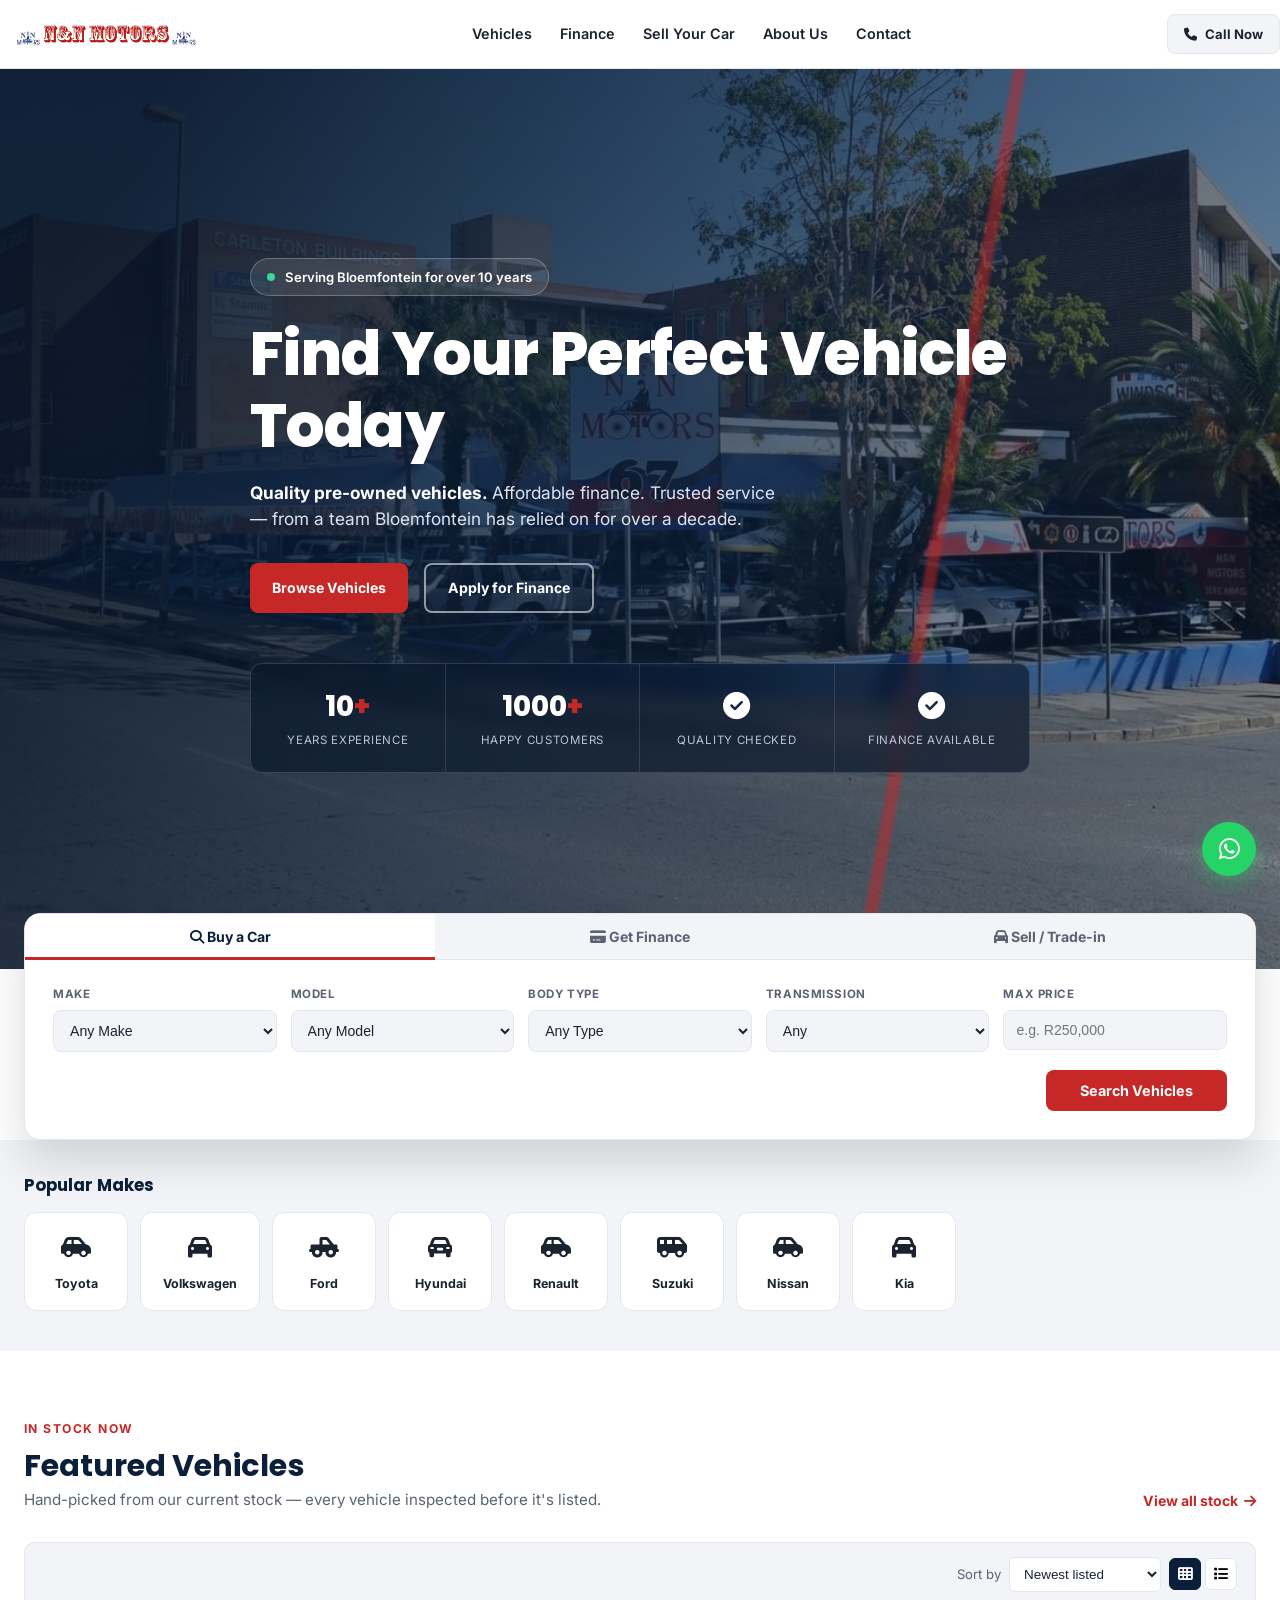
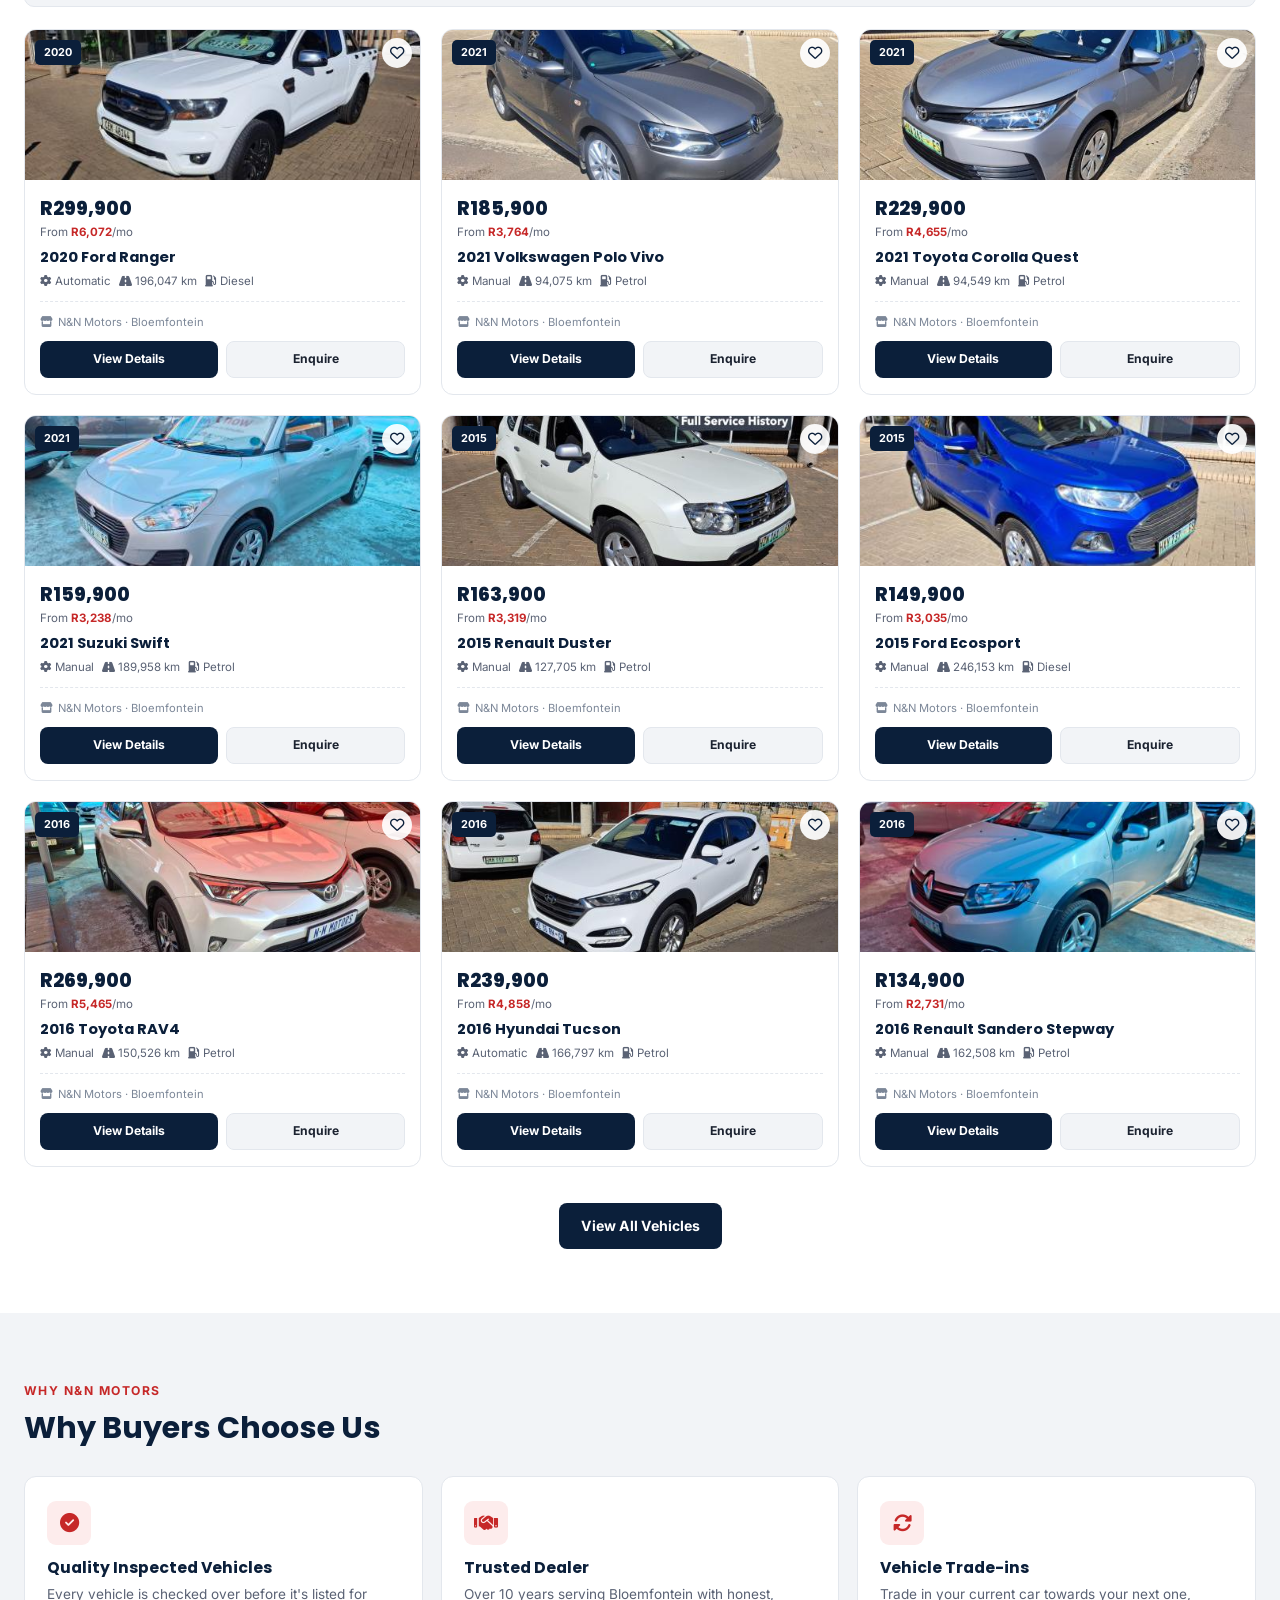
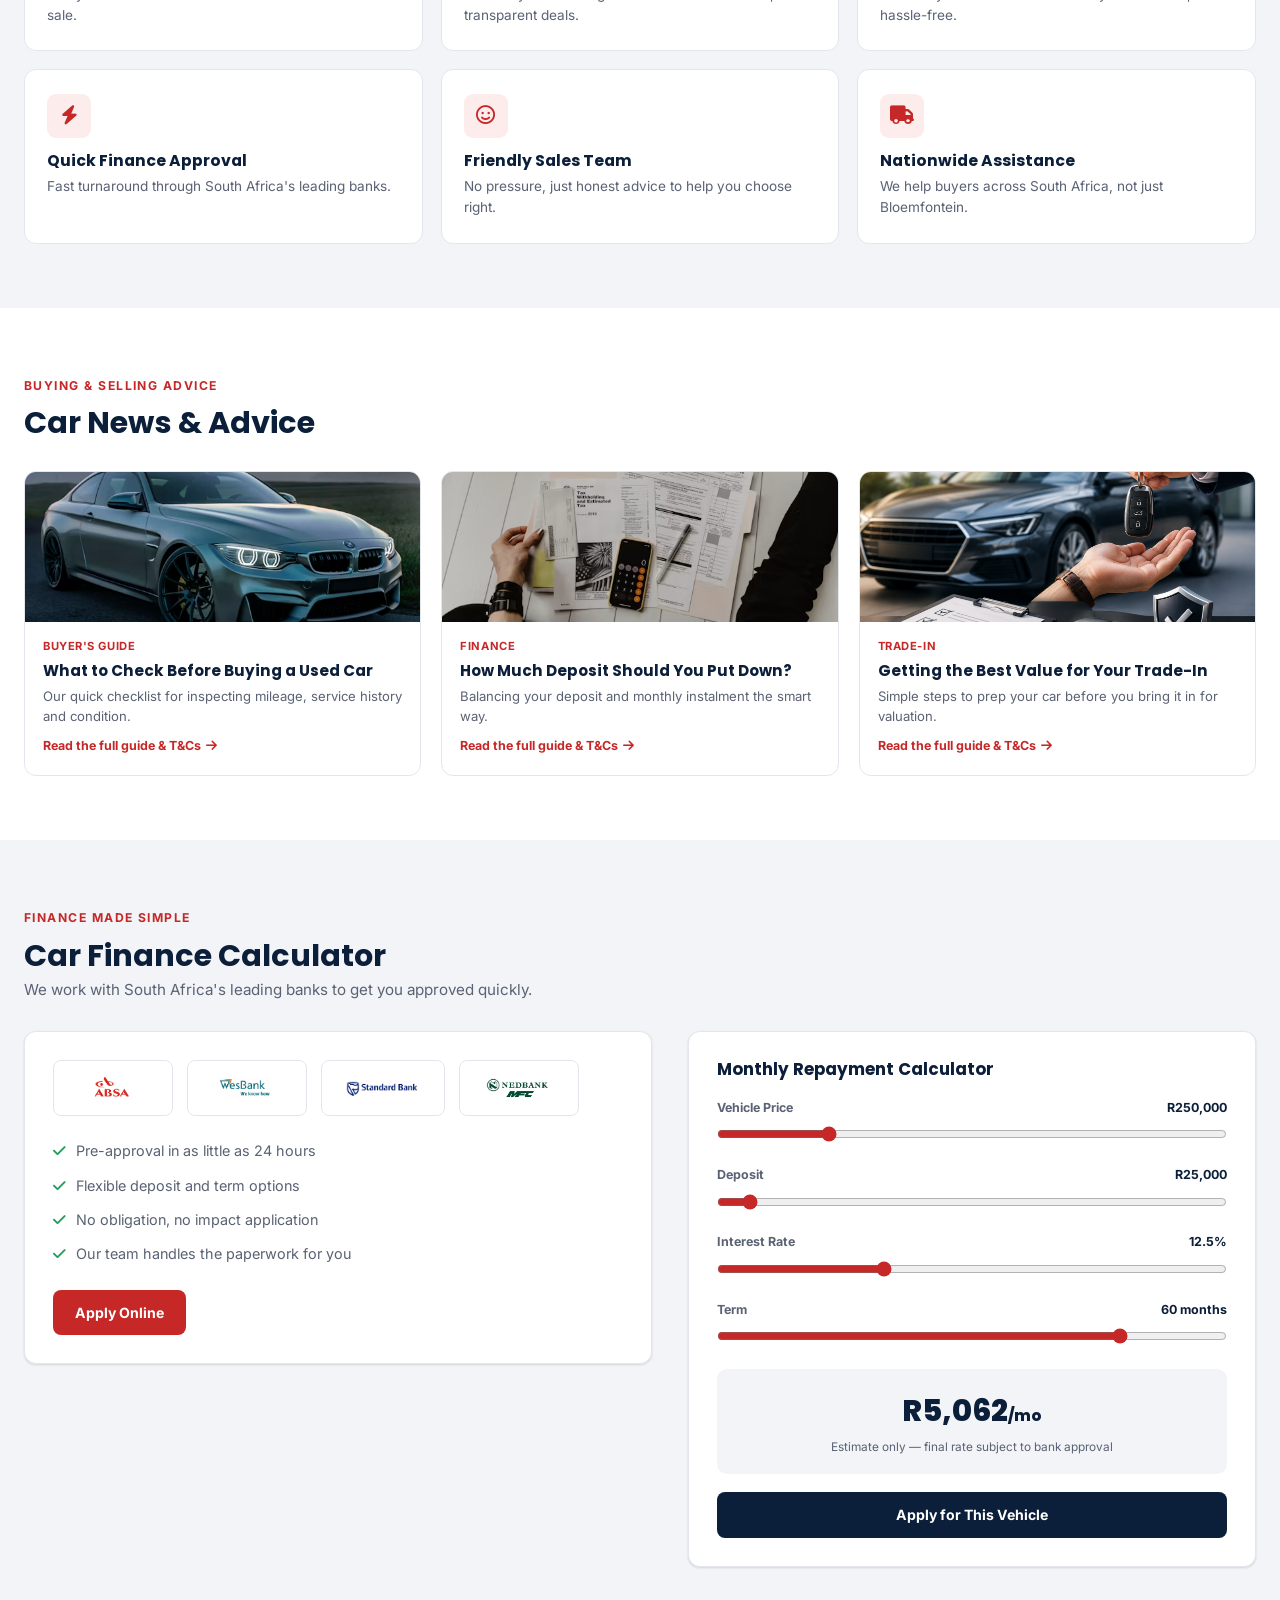
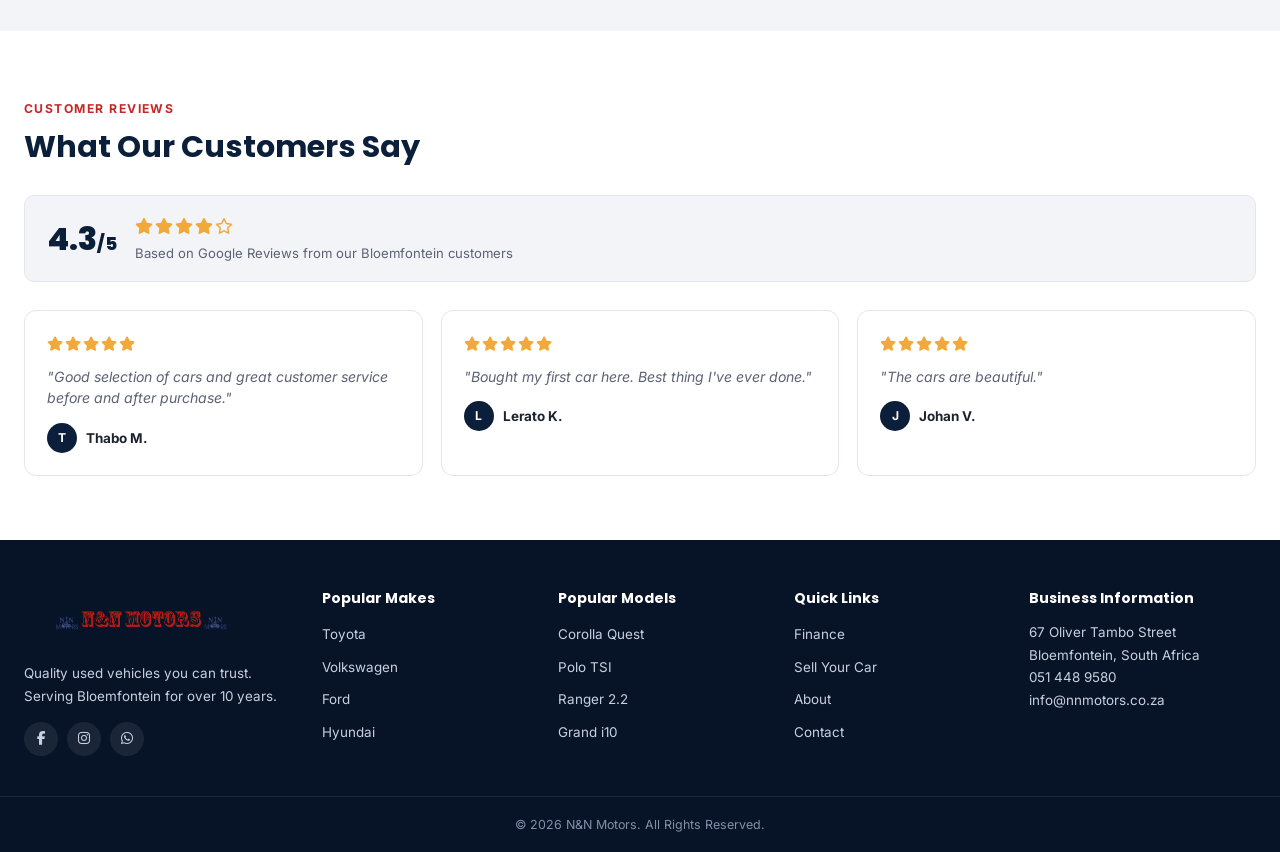
==== commit f96ef273: "update" ====
--- a/index.html
+++ b/index.html
@@ -19,7 +19,7 @@
 <body>
 
   <header id="site-nav">
-    <div class="nav-top">
+    <!-- <div class="nav-top">
       <div class="container">
         <span>67 Oliver Tambo Street, Bloemfontein</span>
         <div class="nt-right">
@@ -27,7 +27,7 @@
           <a href="contact.html">Mon–Fri 8–5 · Sat 8–1</a>
         </div>
       </div>
-    </div>
+    </div> -->
     <div class="container nav-inner">
       <a href="#home" class="logo"><img src="assets/images/logo.png" alt="N&N Motors logo"></a>
       <nav class="main-menu">
@@ -52,15 +52,13 @@
       <span class="mm-spacer"></span>
     </div>
     <nav class="mm-nav-list">
-    <a href="vehicles.html"><i class="fa-solid fa-car"></i> Vehicles</a>
-    <a href="#finance"><i class="fa-solid fa-credit-card"></i> Finance</a>
-    <a href="sell.html"><i class="fa-solid fa-hand-holding-dollar"></i> Sell Your Car</a>
-    <a href="about.html"><i class="fa-solid fa-circle-info"></i> About Us</a>
-    <a href="contact.html"><i class="fa-solid fa-envelope"></i> Contact</a>
+      <a href="vehicles.html"><i class="fa-solid fa-car"></i> Vehicles</a>
+      <a href="#finance"><i class="fa-solid fa-credit-card"></i> Finance</a>
+      <a href="sell.html"><i class="fa-solid fa-hand-holding-dollar"></i> Sell Your Car</a>
+      <a href="about.html"><i class="fa-solid fa-circle-info"></i> About Us</a>
+      <a href="contact.html"><i class="fa-solid fa-envelope"></i> Contact</a>
     </nav>
-    <div class="mm-cta">
-      <a href="tel:0514489580" class="btn btn-primary btn-block"><i class="fa-solid fa-phone"></i> Call Now</a>
-    </div>
+
   </div>
 
   <!-- HERO -->
@@ -124,7 +122,8 @@
               <option>Manual</option>
               <option>Automatic</option>
             </select></div>
-          <div class="field"><label>Max Price</label><input type="text" id="heroMaxPrice" placeholder="e.g. R250,000"></div>
+          <div class="field"><label>Max Price</label><input type="text" id="heroMaxPrice" placeholder="e.g. R250,000">
+          </div>
           <div class="search-actions"><button class="search-btn" type="submit">Search Vehicles</button></div>
         </form>
       </div>
@@ -151,20 +150,22 @@
         <h2 style="font-size:1.05rem;">Popular Makes</h2>
       </div>
       <div class="makes-row">
-        <a class="make-chip" href="vehicles.html?make=Toyota"><span class="ic"><i class="fa-solid fa-car-side"></i></span><span
-            class="nm">Toyota</span></a>
-        <a class="make-chip" href="vehicles.html?make=Volkswagen"><span class="ic"><i class="fa-solid fa-car"></i></span><span
-            class="nm">Volkswagen</span></a>
-        <a class="make-chip" href="vehicles.html?make=Ford"><span class="ic"><i class="fa-solid fa-truck-pickup"></i></span><span class="nm">Ford</span></a>
-        <a class="make-chip" href="vehicles.html?make=Hyundai"><span class="ic"><i class="fa-solid fa-car-rear"></i></span><span
-            class="nm">Hyundai</span></a>
-        <a class="make-chip" href="vehicles.html?make=Renault"><span class="ic"><i class="fa-solid fa-car-side"></i></span><span
-            class="nm">Renault</span></a>
-        <a class="make-chip" href="vehicles.html?make=Suzuki"><span class="ic"><i class="fa-solid fa-van-shuttle"></i></span><span
-            class="nm">Suzuki</span></a>
-        <a class="make-chip" href="vehicles.html?make=Nissan"><span class="ic"><i class="fa-solid fa-car-side"></i></span><span
-            class="nm">Nissan</span></a>
-        <a class="make-chip" href="vehicles.html?make=Kia"><span class="ic"><i class="fa-solid fa-car"></i></span><span class="nm">Kia</span></a>
+        <a class="make-chip" href="vehicles.html?make=Toyota"><span class="ic"><i
+              class="fa-solid fa-car-side"></i></span><span class="nm">Toyota</span></a>
+        <a class="make-chip" href="vehicles.html?make=Volkswagen"><span class="ic"><i
+              class="fa-solid fa-car"></i></span><span class="nm">Volkswagen</span></a>
+        <a class="make-chip" href="vehicles.html?make=Ford"><span class="ic"><i
+              class="fa-solid fa-truck-pickup"></i></span><span class="nm">Ford</span></a>
+        <a class="make-chip" href="vehicles.html?make=Hyundai"><span class="ic"><i
+              class="fa-solid fa-car-rear"></i></span><span class="nm">Hyundai</span></a>
+        <a class="make-chip" href="vehicles.html?make=Renault"><span class="ic"><i
+              class="fa-solid fa-car-side"></i></span><span class="nm">Renault</span></a>
+        <a class="make-chip" href="vehicles.html?make=Suzuki"><span class="ic"><i
+              class="fa-solid fa-van-shuttle"></i></span><span class="nm">Suzuki</span></a>
+        <a class="make-chip" href="vehicles.html?make=Nissan"><span class="ic"><i
+              class="fa-solid fa-car-side"></i></span><span class="nm">Nissan</span></a>
+        <a class="make-chip" href="vehicles.html?make=Kia"><span class="ic"><i class="fa-solid fa-car"></i></span><span
+            class="nm">Kia</span></a>
       </div>
     </div>
   </div>
@@ -189,8 +190,9 @@
             <option value="price-desc">Price: High to Low</option>
             <option value="mileage-asc">Lowest Mileage</option>
           </select>
-          <div class="view-toggle"><button class="active" id="viewGridBtn" aria-label="Grid view"><i class="fa-solid fa-table-cells"></i></button><button
-              id="viewListBtn" aria-label="List view"><i class="fa-solid fa-list"></i></button></div>
+          <div class="view-toggle"><button class="active" id="viewGridBtn" aria-label="Grid view"><i
+                class="fa-solid fa-table-cells"></i></button><button id="viewListBtn" aria-label="List view"><i
+                class="fa-solid fa-list"></i></button></div>
         </div>
       </div>
       <div class="vehicle-grid stagger" id="vehicleGrid"></div>
@@ -254,9 +256,7 @@
       <div class="news-grid stagger">
         <div class="news-card reveal" style="--i:0" onclick="openInfoModal('buyers-guide')" role="button" tabindex="0"
           onkeydown="if(event.key==='Enter') openInfoModal('buyers-guide')">
-          <div class="img-wrap"><img
-              src="assets/images/Buyer's Guide.png"
-              alt="Buyer's guide"></div>
+          <div class="img-wrap"><img src="assets/images/Buyer's Guide.png" alt="Buyer's guide"></div>
           <div class="body">
             <div class="cat">Buyer's Guide</div>
             <h4>What to Check Before Buying a Used Car</h4>
@@ -266,9 +266,7 @@
         </div>
         <div class="news-card reveal" style="--i:1" onclick="openInfoModal('finance')" role="button" tabindex="0"
           onkeydown="if(event.key==='Enter') openInfoModal('finance')">
-          <div class="img-wrap"><img
-              src="assets/images/Finance.jpg"
-              alt="Finance tips"></div>
+          <div class="img-wrap"><img src="assets/images/Finance.jpg" alt="Finance tips"></div>
           <div class="body">
             <div class="cat">Finance</div>
             <h4>How Much Deposit Should You Put Down?</h4>
@@ -278,9 +276,7 @@
         </div>
         <div class="news-card reveal" style="--i:2" onclick="openInfoModal('trade-in')" role="button" tabindex="0"
           onkeydown="if(event.key==='Enter') openInfoModal('trade-in')">
-          <div class="img-wrap"><img
-              src="assets/images/Trade-In.png"
-              alt="Trade-in advice"></div>
+          <div class="img-wrap"><img src="assets/images/Trade-In.png" alt="Trade-in advice"></div>
           <div class="body">
             <div class="cat">Trade-In</div>
             <h4>Getting the Best Value for Your Trade-In</h4>
@@ -351,28 +347,32 @@
       <div class="rating-banner reveal">
         <div class="score">4.3<span style="font-size:1.1rem;">/5</span></div>
         <div>
-          <div class="stars"><i class="fa-solid fa-star"></i><i class="fa-solid fa-star"></i><i class="fa-solid fa-star"></i><i class="fa-solid fa-star"></i><i class="fa-regular fa-star"></i></div>
+          <div class="stars"><i class="fa-solid fa-star"></i><i class="fa-solid fa-star"></i><i
+              class="fa-solid fa-star"></i><i class="fa-solid fa-star"></i><i class="fa-regular fa-star"></i></div>
           <div style="font-size:.82rem; color:var(--text-soft); margin-top:4px;">Based on Google Reviews from our
             Bloemfontein customers</div>
         </div>
       </div>
       <div class="review-grid stagger">
         <div class="review-card reveal" style="--i:0">
-          <div class="stars"><i class="fa-solid fa-star"></i><i class="fa-solid fa-star"></i><i class="fa-solid fa-star"></i><i class="fa-solid fa-star"></i><i class="fa-solid fa-star"></i></div>
+          <div class="stars"><i class="fa-solid fa-star"></i><i class="fa-solid fa-star"></i><i
+              class="fa-solid fa-star"></i><i class="fa-solid fa-star"></i><i class="fa-solid fa-star"></i></div>
           <p>"Good selection of cars and great customer service before and after purchase."</p>
           <div class="who">
             <div class="av">T</div> Thabo M.
           </div>
         </div>
         <div class="review-card reveal" style="--i:1">
-          <div class="stars"><i class="fa-solid fa-star"></i><i class="fa-solid fa-star"></i><i class="fa-solid fa-star"></i><i class="fa-solid fa-star"></i><i class="fa-solid fa-star"></i></div>
+          <div class="stars"><i class="fa-solid fa-star"></i><i class="fa-solid fa-star"></i><i
+              class="fa-solid fa-star"></i><i class="fa-solid fa-star"></i><i class="fa-solid fa-star"></i></div>
           <p>"Bought my first car here. Best thing I've ever done."</p>
           <div class="who">
             <div class="av">L</div> Lerato K.
           </div>
         </div>
         <div class="review-card reveal" style="--i:2">
-          <div class="stars"><i class="fa-solid fa-star"></i><i class="fa-solid fa-star"></i><i class="fa-solid fa-star"></i><i class="fa-solid fa-star"></i><i class="fa-solid fa-star"></i></div>
+          <div class="stars"><i class="fa-solid fa-star"></i><i class="fa-solid fa-star"></i><i
+              class="fa-solid fa-star"></i><i class="fa-solid fa-star"></i><i class="fa-solid fa-star"></i></div>
           <p>"The cars are beautiful."</p>
           <div class="who">
             <div class="av">J</div> Johan V.
@@ -391,7 +391,8 @@
           <img src="assets/images/logo.png" alt="N&N Motors logo" style="height:38px;">
         </div>
         <p>Quality used vehicles you can trust. Serving Bloemfontein for over 10 years.</p>
-        <div class="footer-social"><a href="#" aria-label="Facebook"><i class="fa-brands fa-facebook-f"></i></a><a href="#" aria-label="Instagram"><i class="fa-brands fa-instagram"></i></a><a
+        <div class="footer-social"><a href="#" aria-label="Facebook"><i class="fa-brands fa-facebook-f"></i></a><a
+            href="#" aria-label="Instagram"><i class="fa-brands fa-instagram"></i></a><a
             href="https://wa.me/27824990717" aria-label="WhatsApp"><i class="fa-brands fa-whatsapp"></i></a></div>
       </div>
       <div>
@@ -429,7 +430,8 @@
     <div class="footer-bottom">© 2026 N&amp;N Motors. All Rights Reserved.</div>
   </footer>
 
-  <a href="https://wa.me/27824990717" class="whatsapp-float" aria-label="Chat on WhatsApp" target="_blank"><i class="fa-brands fa-whatsapp"></i></a>
+  <a href="https://wa.me/27824990717" class="whatsapp-float" aria-label="Chat on WhatsApp" target="_blank"><i
+      class="fa-brands fa-whatsapp"></i></a>
   <div class="sticky-cta-mobile">
     <a href="tel:0514489580" class="btn btn-outline btn-block"><i class="fa-solid fa-phone"></i> Call Now</a>
     <a href="#finance" class="btn btn-primary btn-block">Get Finance</a>
